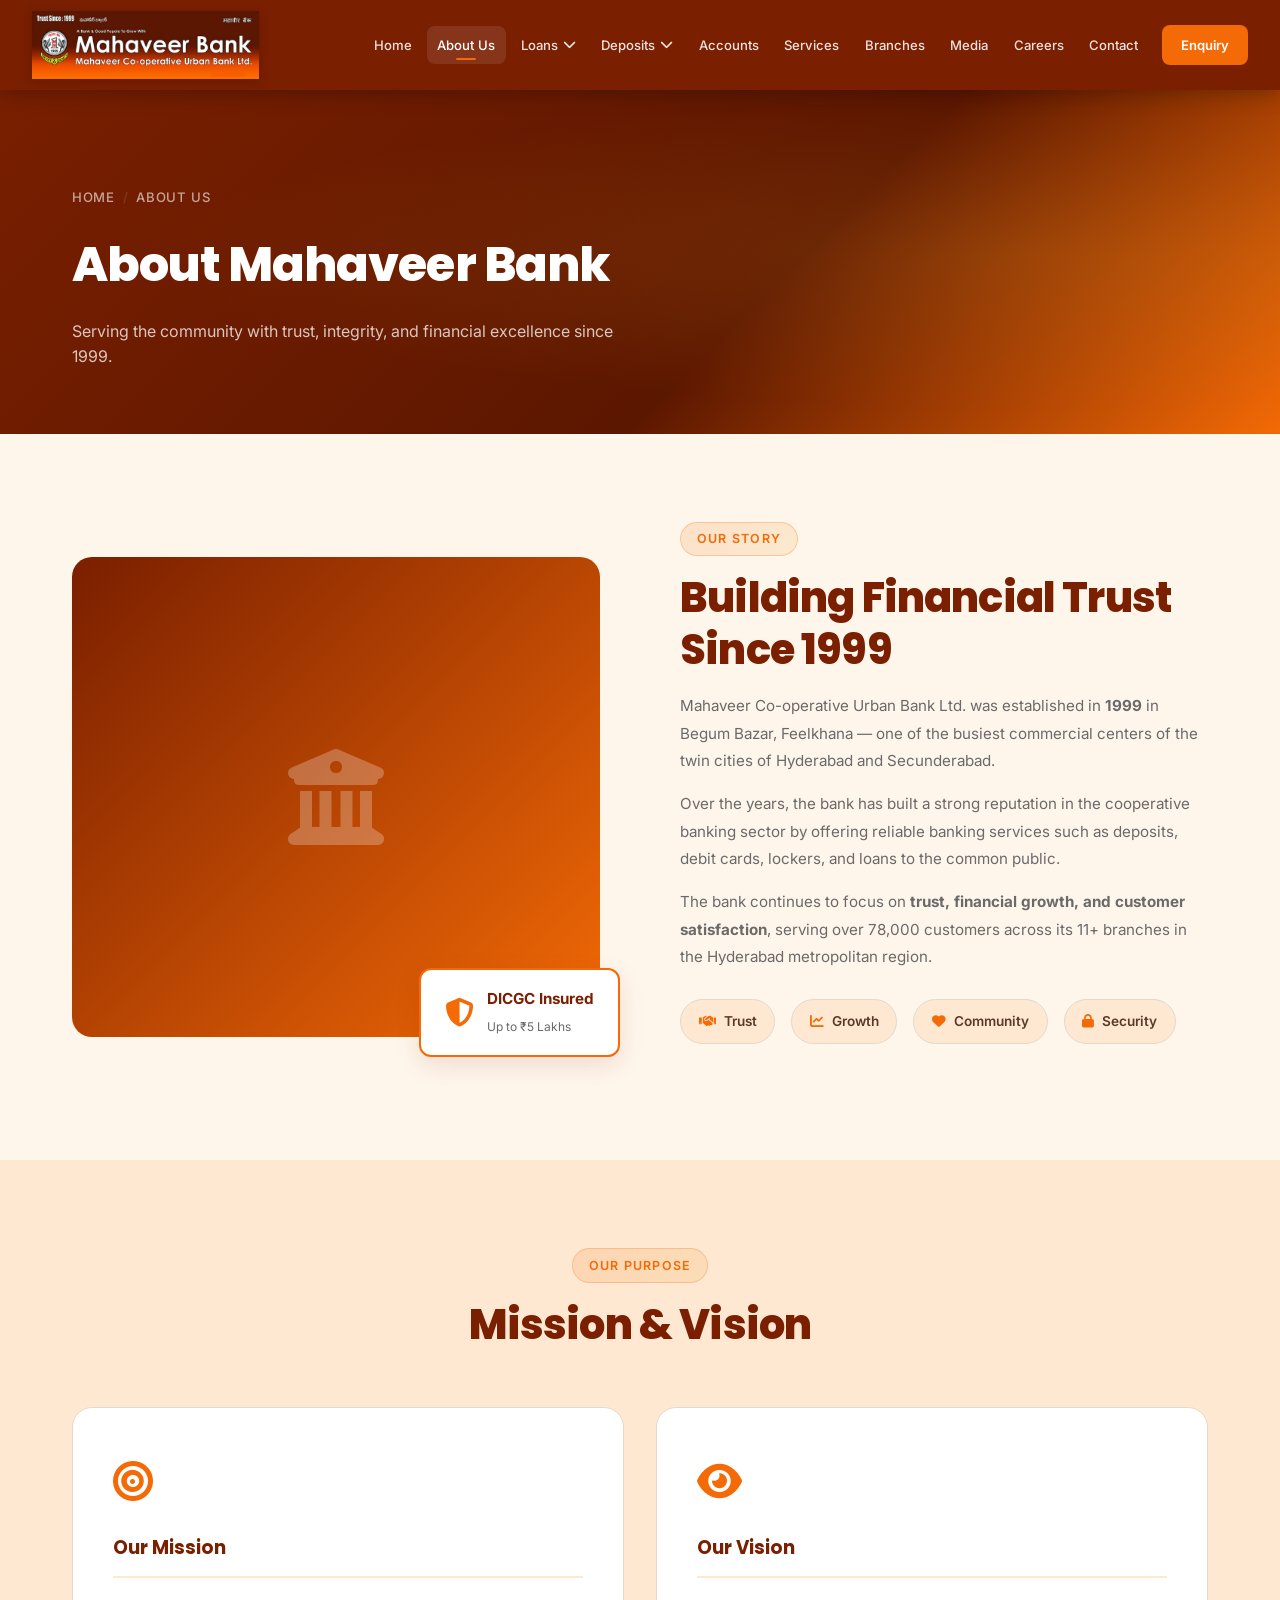
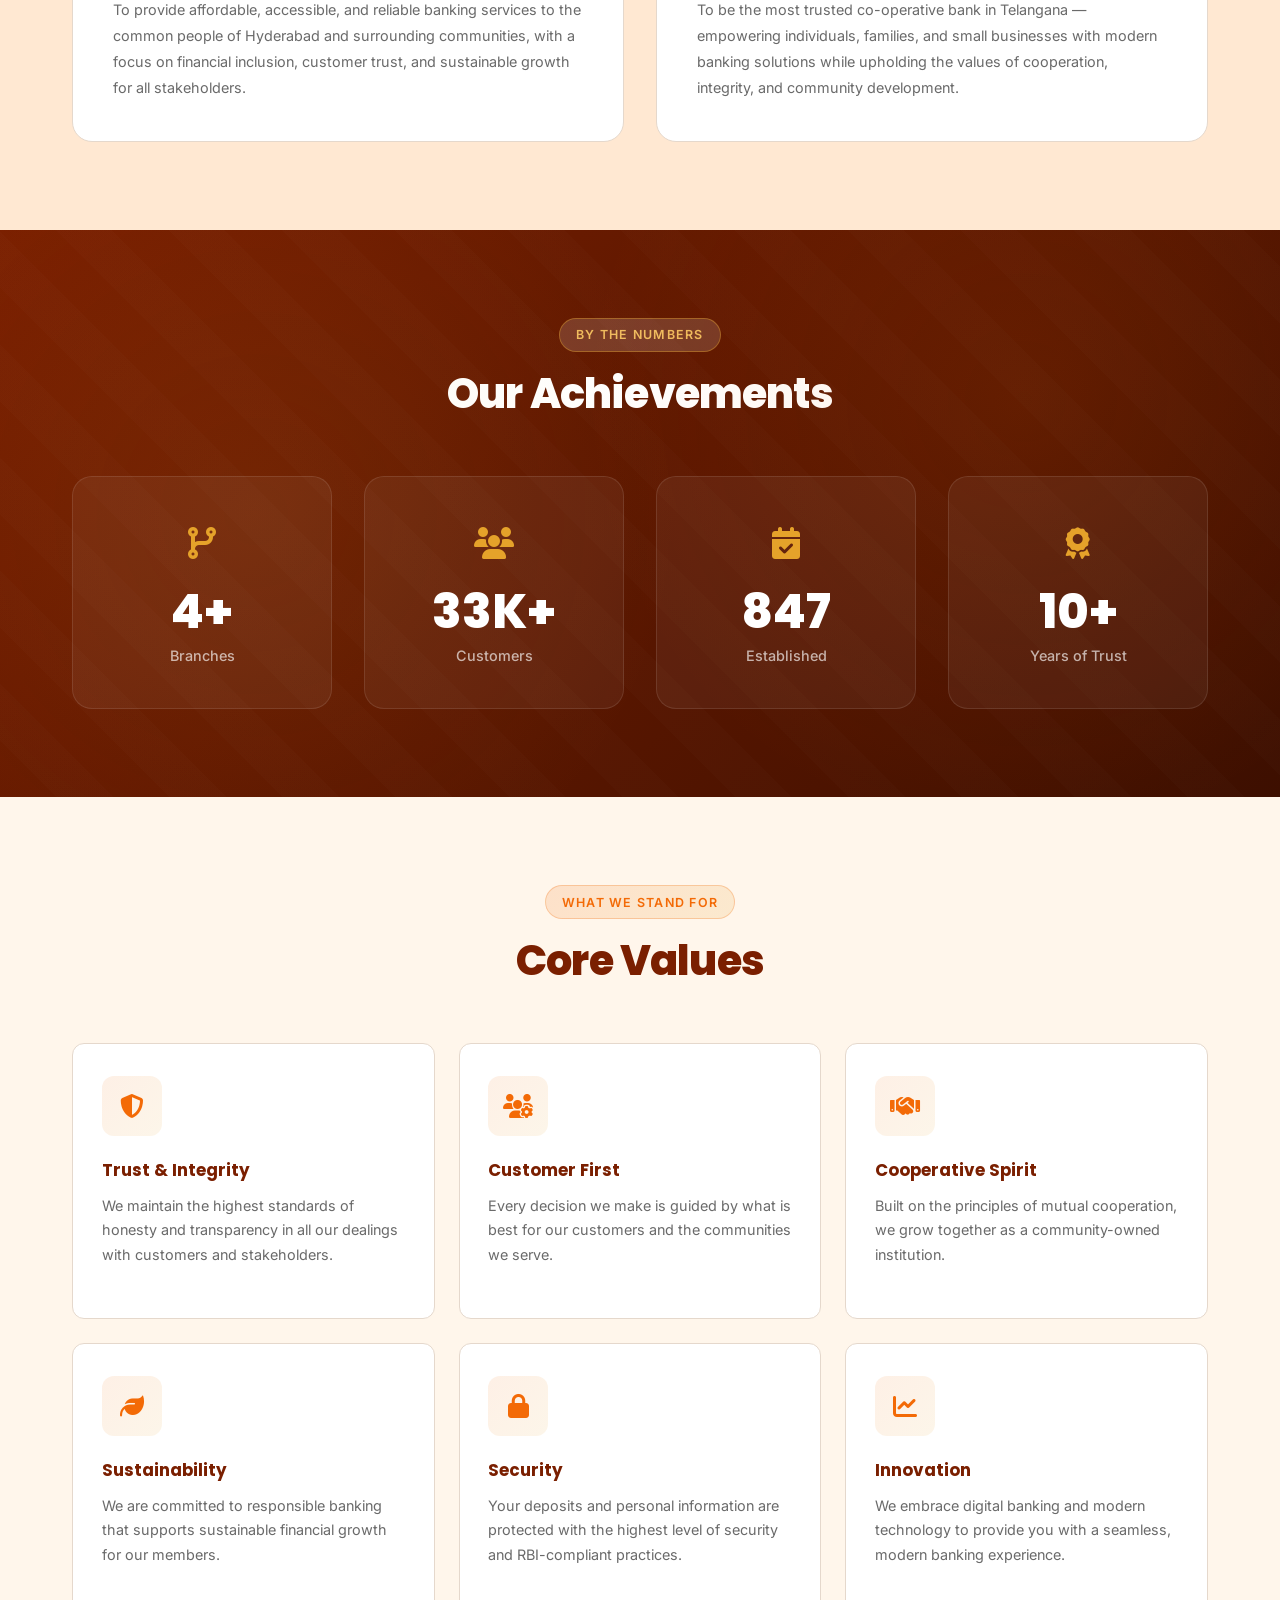
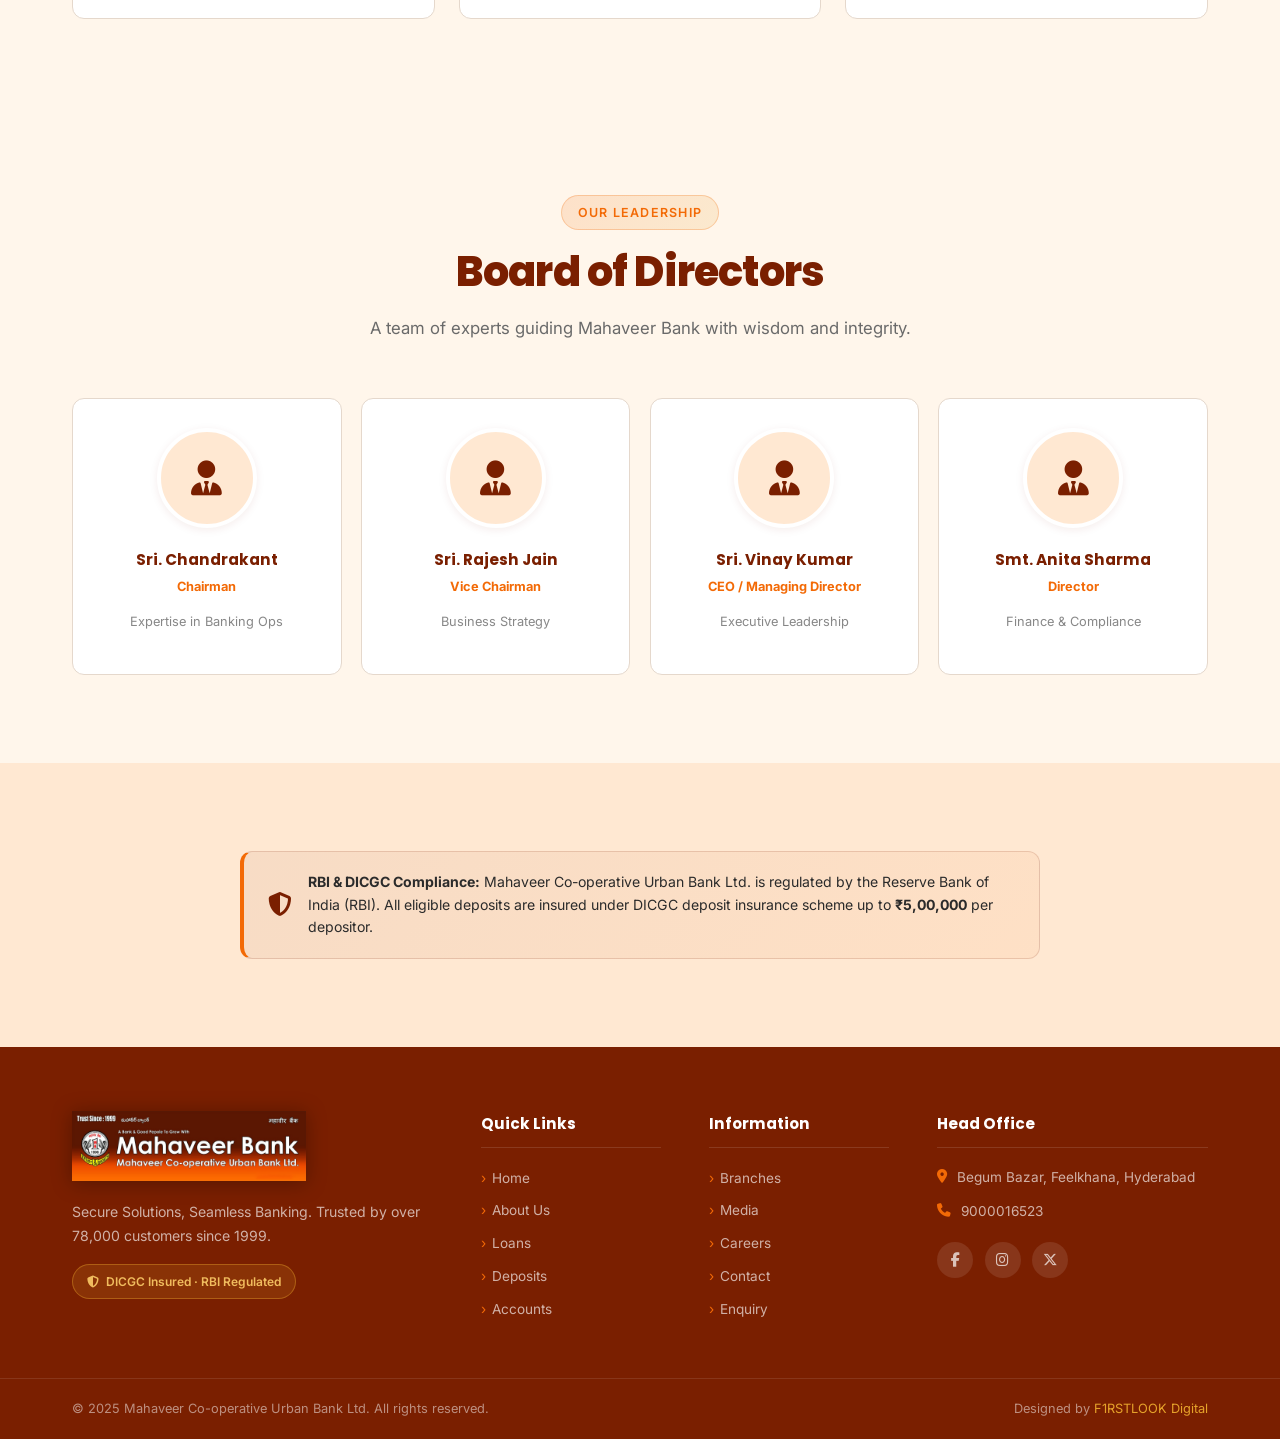
==== about.html @ 7a6856bb "first commit" ====
<!DOCTYPE html>
<html lang="en">
<head>
  <meta charset="UTF-8" />
  <meta name="viewport" content="width=device-width, initial-scale=1.0" />
  <meta name="description" content="About Mahaveer Co-operative Urban Bank Ltd. – Established in 1999 in Hyderabad. Trusted cooperative bank serving 78,000+ customers." />
  <title>About Us | Mahaveer Co-operative Urban Bank Ltd.</title>
  <link rel="stylesheet" href="css/style.css" />
  <link rel="stylesheet" href="css/pages.css" />
  <link href="https://fonts.googleapis.com/css2?family=Poppins:wght@300;400;500;600;700;800&family=Inter:wght@300;400;500;600&display=swap" rel="stylesheet" />
  <link rel="stylesheet" href="https://cdnjs.cloudflare.com/ajax/libs/font-awesome/6.5.0/css/all.min.css" />
</head>
<body>
  <!-- NAVBAR -->
  <header class="navbar" id="navbar">
    <div class="nav-container">
      <a href="index.html" class="nav-logo" id="navLogo">
        <img src="assets/logo-new.png" alt="Mahaveer Co-operative Urban Bank Ltd." class="nav-logo-img" />
      </a>
      <nav class="nav-menu" id="navMenu">
        <a href="index.html" class="nav-link">Home</a>
        <a href="about.html" class="nav-link active">About Us</a>
        <div class="nav-dropdown"><a href="loans.html" class="nav-link dropdown-trigger">Loans <i class="fas fa-chevron-down"></i></a><div class="dropdown-menu"><a href="loans.html#gold-loan">Gold Loan</a><a href="loans.html#business-loan">Business Loan</a><a href="loans.html#housing-loan">Housing Loan</a><a href="loans.html#education-loan">Education Loan</a><a href="loans.html#vehicle-loan">Vehicle Loan</a></div></div>
        <div class="nav-dropdown"><a href="deposits.html" class="nav-link dropdown-trigger">Deposits <i class="fas fa-chevron-down"></i></a><div class="dropdown-menu"><a href="deposits.html#term-deposits">Term Deposits</a><a href="deposits.html#fixed-deposits">Fixed Deposits</a></div></div>
        <a href="accounts.html" class="nav-link">Accounts</a>
        <a href="services.html" class="nav-link">Services</a>
        <a href="branches.html" class="nav-link">Branches</a>
        <a href="media.html" class="nav-link">Media</a>
        <a href="careers.html" class="nav-link">Careers</a>
        <a href="contact.html" class="nav-link">Contact</a>
        <a href="enquiry.html" class="nav-btn-cta">Enquiry</a>
      </nav>
      <button class="hamburger" id="hamburger"><span></span><span></span><span></span></button>
    </div>
  </header>

  <!-- PAGE HERO -->
  <section class="page-hero">
    <div class="container">
      <div class="breadcrumb">
        <a href="index.html">Home</a><span class="sep">/</span><span>About Us</span>
      </div>
      <h1>About Mahaveer Bank</h1>
      <p>Serving the community with trust, integrity, and financial excellence since 1999.</p>
    </div>
  </section>

  <!-- ABOUT STORY -->
  <section class="section" id="about-story">
    <div class="container">
      <div class="about-layout">
        <div class="about-image-wrap" data-aos="fade-right">
          <div style="width:100%;height:480px;background:linear-gradient(135deg,var(--maroon),var(--orange));border-radius:20px;display:flex;align-items:center;justify-content:center;font-size:6rem;color:rgba(255,255,255,0.25);">
            <i class="fas fa-university"></i>
          </div>
          <div class="about-badge-float">
            <i class="fas fa-shield-halved"></i>
            <div><strong>DICGC Insured</strong><span>Up to ₹5 Lakhs</span></div>
          </div>
        </div>
        <div class="about-content" data-aos="fade-left">
          <span class="section-tag">Our Story</span>
          <h2 class="section-title left">Building Financial Trust Since 1999</h2>
          <p>Mahaveer Co-operative Urban Bank Ltd. was established in <strong>1999</strong> in Begum Bazar, Feelkhana — one of the busiest commercial centers of the twin cities of Hyderabad and Secunderabad.</p>
          <p>Over the years, the bank has built a strong reputation in the cooperative banking sector by offering reliable banking services such as deposits, debit cards, lockers, and loans to the common public.</p>
          <p>The bank continues to focus on <strong>trust, financial growth, and customer satisfaction</strong>, serving over 78,000 customers across its 11+ branches in the Hyderabad metropolitan region.</p>
          <div class="about-pillars">
            <div class="pillar"><i class="fas fa-handshake"></i><span>Trust</span></div>
            <div class="pillar"><i class="fas fa-chart-line"></i><span>Growth</span></div>
            <div class="pillar"><i class="fas fa-heart"></i><span>Community</span></div>
            <div class="pillar"><i class="fas fa-lock"></i><span>Security</span></div>
          </div>
        </div>
      </div>
    </div>
  </section>

  <!-- MISSION VISION -->
  <section class="section section-alt">
    <div class="container">
      <div class="section-header">
        <span class="section-tag">Our Purpose</span>
        <h2 class="section-title">Mission & Vision</h2>
      </div>
      <div style="display:grid;grid-template-columns:1fr 1fr;gap:2rem;" class="mv-grid">
        <div class="inner-card" data-aos="fade-right">
          <div style="font-size:2.5rem;color:var(--orange);margin-bottom:1rem;"><i class="fas fa-bullseye"></i></div>
          <h3>Our Mission</h3>
          <p>To provide affordable, accessible, and reliable banking services to the common people of Hyderabad and surrounding communities, with a focus on financial inclusion, customer trust, and sustainable growth for all stakeholders.</p>
        </div>
        <div class="inner-card" data-aos="fade-left">
          <div style="font-size:2.5rem;color:var(--orange);margin-bottom:1rem;"><i class="fas fa-eye"></i></div>
          <h3>Our Vision</h3>
          <p>To be the most trusted co-operative bank in Telangana — empowering individuals, families, and small businesses with modern banking solutions while upholding the values of cooperation, integrity, and community development.</p>
        </div>
      </div>
    </div>
  </section>

  <!-- STATISTICS -->
  <section class="section stats-section" id="stats">
    <div class="stats-bg-pattern"></div>
    <div class="container">
      <div class="section-header">
        <span class="section-tag light">By the Numbers</span>
        <h2 class="section-title light">Our Achievements</h2>
      </div>
      <div class="stats-grid">
        <div class="stat-item" data-aos="zoom-in"><div class="stat-icon"><i class="fas fa-code-branch"></i></div><div class="stat-number" data-target="11" data-suffix="+">0</div><div class="stat-label">Branches</div></div>
        <div class="stat-item" data-aos="zoom-in" data-delay="200"><div class="stat-icon"><i class="fas fa-users"></i></div><div class="stat-number" data-target="78000" data-suffix="+">0</div><div class="stat-label">Customers</div></div>
        <div class="stat-item" data-aos="zoom-in" data-delay="400"><div class="stat-icon"><i class="fas fa-calendar-check"></i></div><div class="stat-number" data-target="1999" data-suffix="">0</div><div class="stat-label">Established</div></div>
        <div class="stat-item" data-aos="zoom-in" data-delay="600"><div class="stat-icon"><i class="fas fa-award"></i></div><div class="stat-number" data-target="25" data-suffix="+">0</div><div class="stat-label">Years of Trust</div></div>
      </div>
    </div>
  </section>

  <!-- VALUES -->
  <section class="section">
    <div class="container">
      <div class="section-header">
        <span class="section-tag">What We Stand For</span>
        <h2 class="section-title">Core Values</h2>
      </div>
      <div class="services-grid">
        <div class="service-card" data-aos="fade-up"><div class="service-icon"><i class="fas fa-shield-halved"></i></div><h3>Trust & Integrity</h3><p>We maintain the highest standards of honesty and transparency in all our dealings with customers and stakeholders.</p></div>
        <div class="service-card" data-aos="fade-up" data-delay="150"><div class="service-icon"><i class="fas fa-users-gear"></i></div><h3>Customer First</h3><p>Every decision we make is guided by what is best for our customers and the communities we serve.</p></div>
        <div class="service-card" data-aos="fade-up" data-delay="300"><div class="service-icon"><i class="fas fa-handshake"></i></div><h3>Cooperative Spirit</h3><p>Built on the principles of mutual cooperation, we grow together as a community-owned institution.</p></div>
        <div class="service-card" data-aos="fade-up" data-delay="450"><div class="service-icon"><i class="fas fa-leaf"></i></div><h3>Sustainability</h3><p>We are committed to responsible banking that supports sustainable financial growth for our members.</p></div>
        <div class="service-card" data-aos="fade-up" data-delay="600"><div class="service-icon"><i class="fas fa-lock"></i></div><h3>Security</h3><p>Your deposits and personal information are protected with the highest level of security and RBI-compliant practices.</p></div>
        <div class="service-card" data-aos="fade-up" data-delay="750"><div class="service-icon"><i class="fas fa-chart-line"></i></div><h3>Innovation</h3><p>We embrace digital banking and modern technology to provide you with a seamless, modern banking experience.</p></div>
      </div>
    </div>
  </section>

  <!-- LEADERSHIP SECTION -->
  <section class="section">
    <div class="container">
      <div class="section-header">
        <span class="section-tag">Our Leadership</span>
        <h2 class="section-title">Board of Directors</h2>
        <p class="section-subtitle">A team of experts guiding Mahaveer Bank with wisdom and integrity.</p>
      </div>
      <div class="branches-grid" id="leadership-grid">
        <div class="branch-card leadership-card" data-aos="fade-up">
          <div class="leader-img-placeholder"><i class="fas fa-user-tie"></i></div>
          <h4 style="margin-bottom:0.2rem;">Sri. Chandrakant</h4>
          <p style="font-weight:700;color:var(--orange);">Chairman</p>
          <p style="font-size:0.8rem;opacity:0.8;">Expertise in Banking Ops</p>
        </div>
        <div class="branch-card leadership-card" data-aos="fade-up" data-delay="100">
          <div class="leader-img-placeholder"><i class="fas fa-user-tie"></i></div>
          <h4 style="margin-bottom:0.2rem;">Sri. Rajesh Jain</h4>
          <p style="font-weight:700;color:var(--orange);">Vice Chairman</p>
          <p style="font-size:0.8rem;opacity:0.8;">Business Strategy</p>
        </div>
        <div class="branch-card leadership-card" data-aos="fade-up" data-delay="200">
          <div class="leader-img-placeholder"><i class="fas fa-user-tie"></i></div>
          <h4 style="margin-bottom:0.2rem;">Sri. Vinay Kumar</h4>
          <p style="font-weight:700;color:var(--orange);">CEO / Managing Director</p>
          <p style="font-size:0.8rem;opacity:0.8;">Executive Leadership</p>
        </div>
        <div class="branch-card leadership-card" data-aos="fade-up" data-delay="300">
          <div class="leader-img-placeholder"><i class="fas fa-user-tie"></i></div>
          <h4 style="margin-bottom:0.2rem;">Smt. Anita Sharma</h4>
          <p style="font-weight:700;color:var(--orange);">Director</p>
          <p style="font-size:0.8rem;opacity:0.8;">Finance & Compliance</p>
        </div>
      </div>
    </div>
  </section>

  <!-- RBI / DICGC COMPLIANCE -->
  <section class="section section-alt">
    <div class="container">
      <div class="rbi-notice" style="max-width:800px;margin:0 auto;" data-aos="fade-up">
        <div class="rbi-icon"><i class="fas fa-shield-halved"></i></div>
        <div class="rbi-text">
          <strong>RBI & DICGC Compliance:</strong>
          Mahaveer Co-operative Urban Bank Ltd. is regulated by the Reserve Bank of India (RBI). All eligible deposits are insured under DICGC deposit insurance scheme up to <strong>₹5,00,000</strong> per depositor.
        </div>
      </div>
    </div>
  </section>

  <!-- FOOTER -->
  <footer class="footer">
    <div class="footer-top"><div class="container"><div class="footer-grid">
      <div class="footer-brand">
        <a href="index.html" class="footer-logo">
          <img src="assets/logo-new.png" alt="Mahaveer Bank" class="footer-logo-img" />
        </a>
        <p>Secure Solutions, Seamless Banking. Trusted by over 78,000 customers since 1999.</p>
        <div class="rbi-tag"><i class="fas fa-shield-halved"></i> DICGC Insured · RBI Regulated</div>
      </div>
      <div class="footer-links"><h4>Quick Links</h4><ul><li><a href="index.html">Home</a></li><li><a href="about.html">About Us</a></li><li><a href="loans.html">Loans</a></li><li><a href="deposits.html">Deposits</a></li><li><a href="accounts.html">Accounts</a></li></ul></div>
      <div class="footer-links"><h4>Information</h4><ul><li><a href="branches.html">Branches</a></li><li><a href="media.html">Media</a></li><li><a href="careers.html">Careers</a></li><li><a href="contact.html">Contact</a></li><li><a href="enquiry.html">Enquiry</a></li></ul></div>
      <div class="footer-contact"><h4>Head Office</h4><p><i class="fas fa-map-marker-alt"></i> Begum Bazar, Feelkhana, Hyderabad</p><p><i class="fas fa-phone"></i><a href="tel:9000016523">9000016523</a></p><div class="footer-social"><a href="#"><i class="fab fa-facebook-f"></i></a><a href="#"><i class="fab fa-instagram"></i></a><a href="#"><i class="fab fa-x-twitter"></i></a></div></div>
    </div></div></div>
    <div class="footer-bottom"><div class="container"><p>© 2025 Mahaveer Co-operative Urban Bank Ltd. All rights reserved.</p><p>Designed by <a href="#" style="color:#E5A22A;">F1RSTLOOK Digital</a></p></div></div>
  </footer>
  <button class="scroll-top" id="scrollTop"><i class="fas fa-chevron-up"></i></button>
  <script src="js/main.js"></script>
</body>
</html>
---- css/style.css ----
/* ================================================================
   MAHAVEER CO-OPERATIVE URBAN BANK LTD.
   Main Stylesheet
   Brand Colors: Maroon #7A1F00 · Orange #F36A06 · Gold #E5A22A
   Background: Cream #FFF6EB
   ================================================================ */

/* ---- CSS VARIABLES ---- */
:root {
  --maroon: #7A1F00;
  --maroon-dark: #5c1700;
  --maroon-light: #9c2a00;
  --orange: #F36A06;
  --orange-hover: #D95700;
  --orange-light: #ff8533;
  --gold: #E5A22A;
  --gold-light: #f0bc5e;
  --coffee: #5A3A2A;
  --cream: #FFF6EB;
  --cream-alt: #FFE8D2;
  --cream-dark: #f5dfc5;
  --text-primary: #2B2B2B;
  --text-secondary: #6A6A6A;
  --divider: #E5D8CC;
  --white: #ffffff;
  --shadow-sm: 0 2px 8px rgba(122, 31, 0, 0.08);
  --shadow-md: 0 8px 24px rgba(122, 31, 0, 0.12);
  --shadow-lg: 0 16px 48px rgba(122, 31, 0, 0.18);
  --radius-sm: 8px;
  --radius-md: 12px;
  --radius-lg: 20px;
  --radius-xl: 32px;
  --transition: all 0.35s cubic-bezier(0.4, 0, 0.2, 1);
  --font-head: 'Poppins', sans-serif;
  --font-body: 'Inter', sans-serif;
}

/* ---- RESET ---- */
*, *::before, *::after { box-sizing: border-box; margin: 0; padding: 0; }
html { scroll-behavior: smooth; font-size: 16px; }
body {
  font-family: var(--font-body);
  background-color: var(--cream);
  color: var(--text-primary);
  line-height: 1.7;
  overflow-x: hidden;
}
a { text-decoration: none; color: inherit; transition: var(--transition); }
ul { list-style: none; }
img { max-width: 100%; height: auto; display: block; }
button { cursor: pointer; border: none; background: none; font-family: var(--font-body); }

/* ---- SCROLLBAR ---- */
::-webkit-scrollbar { width: 7px; }
::-webkit-scrollbar-track { background: var(--cream); }
::-webkit-scrollbar-thumb { background: var(--maroon); border-radius: 4px; }

/* ================================================================
   NAVBAR
   ================================================================ */
.navbar {
  position: fixed;
  top: 0; left: 0; right: 0;
  z-index: 1000;
  background: var(--maroon);
  padding: 0;
  transition: var(--transition);
  box-shadow: 0 2px 20px rgba(0,0,0,0.3);
}
.navbar.scrolled {
  background: rgba(122, 31, 0, 0.97);
  backdrop-filter: blur(12px);
  box-shadow: 0 4px 30px rgba(0,0,0,0.4);
}
.nav-container {
  max-width: 1400px;
  margin: 0 auto;
  padding: 0 2rem;
  display: flex;
  align-items: center;
  justify-content: space-between;
  height: 90px;
  gap: 1.5rem;
}
/* Logo Styles */
.nav-logo {
  display: flex;
  align-items: center;
  transition: all 0.4s ease;
  flex-shrink: 0;
  padding: 0;
}

.nav-logo-img {
  height: 68px; /* Prominent but balanced */
  width: auto;
  display: block;
  transition: all 0.4s ease;
  filter: drop-shadow(0 2px 5px rgba(0,0,0,0.2));
}

.navbar.scrolled .nav-container {
  height: 74px;
}

.navbar.scrolled .nav-logo-img {
  height: 54px;
}

.footer-logo {
  display: inline-block;
  margin-bottom: 1.5rem;
  transition: all 0.3s ease;
}

.footer-logo-img {
  height: 70px;
  width: auto;
  display: block;
  filter: drop-shadow(0 2px 10px rgba(0,0,0,0.3));
}

.nav-menu {
  display: flex;
  align-items: center;
  gap: 0.3rem;
  flex: 1;
  justify-content: flex-end;
}
.nav-link {
  color: rgba(255,255,255,0.88);
  font-size: 0.82rem;
  font-weight: 500;
  padding: 0.5rem 0.65rem;
  border-radius: var(--radius-sm);
  position: relative;
  white-space: nowrap;
  transition: var(--transition);
  display: flex; align-items: center; gap: 0.3rem;
}
.nav-link:hover, .nav-link.active {
  color: var(--white);
  background: rgba(255,255,255,0.1);
}
.nav-link.active::after {
  content: '';
  position: absolute;
  bottom: 4px; left: 50%; transform: translateX(-50%);
  width: 20px; height: 2px;
  background: var(--orange);
  border-radius: 2px;
}
.nav-btn-cta {
  background: var(--orange);
  color: var(--white) !important;
  padding: 0.55rem 1.2rem;
  border-radius: var(--radius-sm);
  font-size: 0.82rem;
  font-weight: 600;
  margin-left: 0.5rem;
  transition: var(--transition);
  flex-shrink: 0;
}
.nav-btn-cta:hover { background: var(--orange-hover); transform: translateY(-1px); box-shadow: 0 4px 14px rgba(243,106,6,0.4); }

/* Dropdown */
.nav-dropdown { position: relative; }
.nav-dropdown:hover .dropdown-menu { opacity: 1; visibility: visible; transform: translateY(0); }
.dropdown-menu {
  position: absolute;
  top: calc(100% + 8px); left: 0;
  background: var(--white);
  border-radius: var(--radius-md);
  padding: 0.5rem;
  min-width: 200px;
  box-shadow: var(--shadow-lg);
  opacity: 0; visibility: hidden;
  transform: translateY(-10px);
  transition: var(--transition);
  border: 1px solid var(--divider);
  z-index: 100;
}
.dropdown-menu a {
  display: block;
  padding: 0.6rem 1rem;
  color: var(--text-primary);
  font-size: 0.85rem;
  border-radius: var(--radius-sm);
  transition: var(--transition);
}
.dropdown-menu a:hover { background: var(--cream-alt); color: var(--maroon); font-weight: 500; }

/* Hamburger */
.hamburger { display: none; flex-direction: column; gap: 5px; padding: 5px; }
.hamburger span { display: block; width: 24px; height: 2px; background: var(--white); border-radius: 2px; transition: var(--transition); }
.hamburger.active span:nth-child(1) { transform: translateY(7px) rotate(45deg); }
.hamburger.active span:nth-child(2) { opacity: 0; }
.hamburger.active span:nth-child(3) { transform: translateY(-7px) rotate(-45deg); }

/* ================================================================
   HERO SWIPER SLIDER
   ================================================================ */
.hero-swiper-container {
  height: 100vh;
  width: 100%;
  position: relative;
  overflow: hidden;
  background: var(--maroon);
}

.heroSwiper {
  width: 100%;
  height: 100%;
}

.hero-slide {
  position: relative;
  overflow: hidden;
  display: flex;
  align-items: center;
}

.slide-bg {
  position: absolute;
  top: 0; left: 0;
  width: 100%; height: 100%;
  background-size: cover;
  background-position: center;
  transform: scale(1.1);
  transition: transform 8s ease-out;
}

.swiper-slide-active .slide-bg {
  transform: scale(1);
}

.slide-overlay {
  position: absolute;
  top: 0; left: 0;
  width: 100%; height: 100%;
  background: linear-gradient(90deg, 
    rgba(0,0,0,0.85) 0%, 
    rgba(122, 31, 0, 0.45) 50%, 
    rgba(0,0,0,0.1) 100%);
  z-index: 1;
}

.slide-container {
  position: relative;
  z-index: 2;
  height: 100%;
  display: flex;
  align-items: center;
  max-width: 1400px;
  margin: 0 auto;
  padding: 0 2rem;
}

.slide-content {
  max-width: 850px;
  color: var(--white);
  padding: 2rem 0;
  opacity: 0;
  transform: translateY(40px);
  transition: all 1.2s cubic-bezier(0.23, 1, 0.32, 1) 0.4s;
}

.swiper-slide-active .slide-content {
  opacity: 1;
  transform: translateY(0);
}

.hero-eyebrow {
  display: inline-flex;
  align-items: center;
  gap: 0.8rem;
  background: rgba(243, 106, 6, 0.2);
  border: 1px solid rgba(243, 106, 6, 0.4);
  padding: 0.6rem 1.4rem;
  border-radius: 50px;
  color: var(--orange);
  font-size: 0.82rem;
  font-weight: 700;
  margin-bottom: 2rem;
  text-transform: uppercase;
  letter-spacing: 0.15em;
  backdrop-filter: blur(10px);
}

.hero-dot {
  width: 8px; height: 8px;
  background: var(--orange);
  border-radius: 50%;
  box-shadow: 0 0 10px var(--orange);
  animation: pulseLogo 2s infinite;
}

@keyframes pulseLogo {
  0% { transform: scale(1); box-shadow: 0 0 0 0 rgba(243,106,6,0.7); }
  70% { transform: scale(1.1); box-shadow: 0 0 0 10px rgba(243,106,6,0); }
  100% { transform: scale(1); box-shadow: 0 0 0 0 rgba(243,106,6,0); }
}

.hero-heading {
  font-family: var(--font-head);
  font-size: clamp(2.8rem, 6.5vw, 5.5rem);
  font-weight: 800;
  line-height: 1.05;
  margin-bottom: 2rem;
  letter-spacing: -0.04em;
}

.hero-highlight {
  color: var(--gold);
  background: linear-gradient(120deg, var(--gold) 0%, #fff 50%, var(--gold) 100%);
  -webkit-background-clip: text;
  background-clip: text;
  -webkit-text-fill-color: transparent;
  background-size: 200% auto;
  animation: shimmer 4s linear infinite;
  display: inline-block;
}

@keyframes shimmer {
  0% { background-position: -200% center; }
  100% { background-position: 200% center; }
}

.hero-intro {
  font-size: 1.25rem;
  color: rgba(255, 255, 255, 0.8);
  max-width: 650px;
  margin-bottom: 3.5rem;
  line-height: 1.8;
  font-weight: 400;
}

.hero-cta {
  display: flex;
  gap: 1.5rem;
  flex-wrap: wrap;
}

/* Swiper Pagination */
.heroSwiper .swiper-pagination-bullets {
  bottom: 2.5rem !important;
}

.heroSwiper .swiper-pagination-bullet {
  width: 10px; height: 10px;
  background: var(--white);
  opacity: 0.4;
  margin: 0 6px !important;
}

.heroSwiper .swiper-pagination-bullet-active {
  opacity: 1;
  background: var(--orange);
  width: 32px;
  border-radius: 5px;
}

/* Swiper Buttons */
.heroSwiper .swiper-button-next,
.heroSwiper .swiper-button-prev {
  color: var(--white);
  width: 55px; height: 55px;
  background: rgba(255,255,255,0.08);
  border-radius: 50%;
  backdrop-filter: blur(8px);
  transition: all 0.4s ease;
  border: 1.5px solid rgba(255,255,255,0.15);
}

.heroSwiper .swiper-button-next::after,
.heroSwiper .swiper-button-prev::after {
  font-size: 1.2rem;
  font-weight: 900;
}

.heroSwiper .swiper-button-next:hover,
.heroSwiper .swiper-button-prev:hover {
  background: var(--orange);
  border-color: var(--orange);
  transform: scale(1.1);
  box-shadow: 0 0 20px rgba(243, 106, 6, 0.3);
}

.hero-scroll-indicator {
  position: absolute;
  bottom: 2.5rem;
  right: 5%;
  display: flex;
  flex-direction: column;
  align-items: center;
  gap: 0.8rem;
  color: var(--white);
  opacity: 0.5;
  z-index: 10;
}

.scroll-dot {
  width: 2px; height: 45px;
  background: rgba(255,255,255,0.2);
  position: relative;
  overflow: hidden;
}

.scroll-dot::after {
  content: '';
  position: absolute;
  top: 0; left: 0;
  width: 100%; height: 100%;
  background: var(--orange);
  animation: scrollLine 2.5s ease-in-out infinite;
}

@keyframes scrollLine {
  0% { transform: translateY(-100%); }
  100% { transform: translateY(100%); }
}

.hero-scroll-indicator span {
  font-size: 0.72rem;
  text-transform: uppercase;
  letter-spacing: 0.3em;
  writing-mode: vertical-rl;
}

/* ================================================================
   BUTTONS
   ================================================================ */
.btn {
  display: inline-flex;
  align-items: center;
  gap: 0.5rem;
  padding: 0.85rem 1.8rem;
  border-radius: var(--radius-sm);
  font-family: var(--font-head);
  font-size: 0.9rem;
  font-weight: 600;
  transition: var(--transition);
  cursor: pointer;
  border: 2px solid transparent;
  white-space: nowrap;
}
.btn-primary {
  background: var(--orange);
  color: var(--white);
  border-color: var(--orange);
}
.btn-primary:hover {
  background: var(--orange-hover);
  border-color: var(--orange-hover);
  transform: translateY(-2px);
  box-shadow: 0 8px 24px rgba(243,106,6,0.4);
}
.btn-secondary {
  background: rgba(255,255,255,0.15);
  color: var(--white);
  border-color: rgba(255,255,255,0.4);
  backdrop-filter: blur(8px);
}
.btn-secondary:hover {
  background: rgba(255,255,255,0.25);
  transform: translateY(-2px);
}
.btn-outline {
  background: transparent;
  color: var(--white);
  border-color: rgba(255,255,255,0.5);
}
.btn-outline:hover {
  background: rgba(255,255,255,0.1);
  border-color: var(--white);
  transform: translateY(-2px);
}
.btn.full-width { width: 100%; justify-content: center; }
.btn-maroon {
  background: var(--maroon);
  color: var(--white);
  border-color: var(--maroon);
}
.btn-maroon:hover {
  background: var(--maroon-dark);
  transform: translateY(-2px);
  box-shadow: 0 8px 24px rgba(122,31,0,0.35);
}

/* ================================================================
   SECTIONS
   ================================================================ */
.section {
  padding: 5.5rem 0;
  position: relative;
}
.section-alt { background: var(--cream-alt); }
.container {
  max-width: 1200px;
  margin: 0 auto;
  padding: 0 2rem;
}
.section-header {
  text-align: center;
  margin-bottom: 3.5rem;
}
.section-tag {
  display: inline-block;
  background: linear-gradient(135deg, rgba(243,106,6,0.15), rgba(229,162,42,0.15));
  color: var(--orange);
  border: 1px solid rgba(243,106,6,0.25);
  padding: 0.35rem 1rem;
  border-radius: 50px;
  font-size: 0.78rem;
  font-weight: 600;
  text-transform: uppercase;
  letter-spacing: 0.1em;
  margin-bottom: 1rem;
}
.section-tag.light {
  background: rgba(255,255,255,0.15);
  color: var(--gold-light);
  border-color: rgba(229,162,42,0.4);
}
.section-title {
  font-family: var(--font-head);
  font-size: clamp(1.7rem, 3.5vw, 2.6rem);
  font-weight: 800;
  color: var(--maroon);
  line-height: 1.25;
  letter-spacing: -0.02em;
  margin-bottom: 1rem;
}
.section-title.light { color: var(--white); }
.section-title.left { text-align: left; }
.section-subtitle {
  font-size: 1.05rem;
  color: var(--text-secondary);
  max-width: 600px;
  margin: 0 auto;
}

/* ================================================================
   PAGE HERO (INNER PAGES)
   ================================================================ */
.page-hero {
  background: linear-gradient(135deg, var(--maroon) 0%, #5c1700 100%);
  padding: 8rem 0 5rem;
  color: var(--white);
  position: relative;
  overflow: hidden;
}

.page-hero::before {
  content: '';
  position: absolute; inset: 0;
  background-image: radial-gradient(circle at 80% 20%, rgba(243,106,6,0.15) 0%, transparent 50%);
  z-index: 1;
}

.page-hero .container { position: relative; z-index: 2; }

.page-hero h1 {
  font-family: var(--font-head);
  font-size: clamp(2rem, 4vw, 3.2rem);
  font-weight: 800;
  margin-bottom: 1rem;
  letter-spacing: -0.02em;
}

.page-hero p {
  font-size: 1.1rem;
  color: rgba(255,255,255,0.75);
  max-width: 600px;
  line-height: 1.6;
}

.breadcrumb {
  display: flex;
  align-items: center;
  gap: 0.6rem;
  font-size: 0.82rem;
  font-weight: 500;
  color: rgba(255,255,255,0.5);
  margin-bottom: 2rem;
  text-transform: uppercase;
  letter-spacing: 0.05em;
}

.breadcrumb a { color: var(--gold); }
.breadcrumb a:hover { color: var(--white); }
.breadcrumb .sep { opacity: 0.4; }
.text-center { text-align: center; }

/* ================================================================
   KEY BANKING SERVICES
   ================================================================ */
.services-grid {
  display: grid;
  grid-template-columns: repeat(3, 1fr);
  gap: 1.5rem;
}
.service-card {
  background: var(--white);
  padding: 2rem 1.8rem;
  border-radius: var(--radius-md);
  border: 1px solid var(--divider);
  transition: var(--transition);
  position: relative;
  overflow: hidden;
}
.service-card::before {
  content: '';
  position: absolute;
  top: 0; left: 0;
  width: 4px; height: 0;
  background: linear-gradient(180deg, var(--orange), var(--gold));
  transition: var(--transition);
}
.service-card:hover::before { height: 100%; }
.service-card:hover {
  transform: translateY(-6px);
  box-shadow: var(--shadow-lg);
  border-color: transparent;
}
.service-icon {
  width: 60px; height: 60px;
  background: linear-gradient(135deg, rgba(243,106,6,0.1), rgba(229,162,42,0.1));
  border-radius: var(--radius-md);
  display: flex; align-items: center; justify-content: center;
  font-size: 1.5rem;
  color: var(--orange);
  margin-bottom: 1.2rem;
  transition: var(--transition);
}
.service-card:hover .service-icon {
  background: linear-gradient(135deg, var(--orange), var(--gold));
  color: var(--white);
  transform: scale(1.1);
}
.service-card h3 {
  font-family: var(--font-head);
  font-size: 1.05rem;
  font-weight: 700;
  color: var(--maroon);
  margin-bottom: 0.6rem;
}
.service-card p { font-size: 0.9rem; color: var(--text-secondary); margin-bottom: 1.2rem; }
.service-link {
  font-size: 0.85rem;
  font-weight: 600;
  color: var(--orange);
  display: flex; align-items: center; gap: 0.4rem;
  transition: var(--transition);
}
.service-link:hover { gap: 0.7rem; color: var(--maroon); }

/* ================================================================
   DEPOSITS SECTION
   ================================================================ */
.deposits-wrapper {
  display: grid;
  grid-template-columns: 1fr 1fr;
  gap: 2rem;
  margin-bottom: 2.5rem;
}
.deposit-card {
  background: var(--white);
  padding: 2.5rem;
  border-radius: var(--radius-lg);
  border: 2px solid var(--divider);
  transition: var(--transition);
  position: relative;
}
.deposit-card.featured {
  border-color: var(--orange);
  background: linear-gradient(145deg, #fff, #fff9f4);
  box-shadow: var(--shadow-md);
}
.deposit-tag {
  position: absolute;
  top: -14px; right: 24px;
  background: var(--orange);
  color: var(--white);
  font-size: 0.72rem;
  font-weight: 700;
  padding: 0.25rem 0.9rem;
  border-radius: 50px;
  text-transform: uppercase;
  letter-spacing: 0.05em;
}
.deposit-card:hover { transform: translateY(-5px); box-shadow: var(--shadow-lg); }
.deposit-icon {
  font-size: 2.5rem;
  color: var(--orange);
  margin-bottom: 1.2rem;
}
.deposit-card h3 {
  font-family: var(--font-head);
  font-size: 1.3rem;
  font-weight: 700;
  color: var(--maroon);
  margin-bottom: 0.8rem;
}
.deposit-card p { color: var(--text-secondary); margin-bottom: 1.5rem; line-height: 1.7; }
.deposit-features { margin-bottom: 2rem; }
.deposit-features li {
  display: flex; align-items: center; gap: 0.6rem;
  font-size: 0.88rem;
  color: var(--text-secondary);
  padding: 0.4rem 0;
  border-bottom: 1px solid var(--divider);
}
.deposit-features li:last-child { border-bottom: none; }
.deposit-features li i { color: var(--orange); font-size: 0.75rem; }

.rbi-notice {
  background: linear-gradient(135deg, rgba(122,31,0,0.06), rgba(243,106,6,0.06));
  border: 1px solid rgba(122,31,0,0.15);
  border-left: 4px solid var(--orange);
  border-radius: var(--radius-md);
  padding: 1.2rem 1.5rem;
  display: flex;
  align-items: center;
  gap: 1rem;
}
.rbi-icon { font-size: 1.5rem; color: var(--maroon); flex-shrink: 0; }
.rbi-text { font-size: 0.88rem; color: var(--text-primary); line-height: 1.6; }

/* ================================================================
   LOAN PRODUCTS
   ================================================================ */
.loans-grid {
  display: grid;
  grid-template-columns: repeat(3, 1fr);
  gap: 1.5rem;
}
.loan-card {
  border-radius: var(--radius-md);
  overflow: hidden;
  transition: var(--transition);
  cursor: pointer;
}
.loan-card:hover { transform: translateY(-8px); box-shadow: var(--shadow-lg); }
.loan-card-inner {
  background: var(--white);
  padding: 2rem 1.8rem;
  border: 1px solid var(--divider);
  border-radius: var(--radius-md);
  height: 100%;
  transition: var(--transition);
  position: relative;
  overflow: hidden;
}
.loan-card:hover .loan-card-inner { border-color: var(--orange); }
.loan-card-inner::after {
  content: '';
  position: absolute;
  bottom: -60px; right: -60px;
  width: 120px; height: 120px;
  border-radius: 50%;
  background: linear-gradient(135deg, rgba(243,106,6,0.08), rgba(229,162,42,0.08));
  transition: var(--transition);
}
.loan-card:hover .loan-card-inner::after { transform: scale(2.5); }
.loan-icon {
  width: 56px; height: 56px;
  background: linear-gradient(135deg, var(--maroon), var(--maroon-light));
  border-radius: var(--radius-md);
  display: flex; align-items: center; justify-content: center;
  font-size: 1.4rem;
  color: var(--white);
  margin-bottom: 1.2rem;
  transition: var(--transition);
}
.loan-card:hover .loan-icon { background: linear-gradient(135deg, var(--orange), var(--gold)); }
.loan-card h3 {
  font-family: var(--font-head);
  font-size: 1.05rem;
  font-weight: 700;
  color: var(--maroon);
  margin-bottom: 0.6rem;
}
.loan-card p { font-size: 0.88rem; color: var(--text-secondary); margin-bottom: 1.2rem; }
.loan-features {
  display: flex;
  flex-wrap: wrap;
  gap: 0.5rem;
  margin-bottom: 1.5rem;
}
.loan-features span {
  display: flex; align-items: center; gap: 0.4rem;
  font-size: 0.78rem;
  background: var(--cream-alt);
  color: var(--coffee);
  padding: 0.3rem 0.8rem;
  border-radius: 50px;
  font-weight: 500;
}
.loan-features span i { color: var(--orange); }
.loan-link {
  font-size: 0.85rem;
  font-weight: 700;
  color: var(--orange);
  display: flex; align-items: center; gap: 0.4rem;
  transition: var(--transition);
}
.loan-link:hover { gap: 0.7rem; color: var(--maroon); }

/* ================================================================
   DIGITAL BANKING
   ================================================================ */
.digital-banking-layout {
  display: grid;
  grid-template-columns: 1fr 1fr;
  gap: 4rem;
  align-items: center;
}
.digital-content p {
  color: var(--text-secondary);
  margin-bottom: 1.5rem;
  font-size: 0.95rem;
}
.payment-categories {
  display: grid;
  grid-template-columns: repeat(4, 1fr);
  gap: 0.8rem;
}
.payment-item {
  background: var(--white);
  padding: 0.8rem 0.5rem;
  border-radius: var(--radius-md);
  text-align: center;
  border: 1px solid var(--divider);
  transition: var(--transition);
  cursor: default;
}
.payment-item:hover {
  border-color: var(--orange);
  background: rgba(243,106,6,0.05);
  transform: translateY(-3px);
}
.payment-item i {
  font-size: 1.3rem;
  color: var(--orange);
  display: block;
  margin-bottom: 0.4rem;
}
.payment-item span { font-size: 0.72rem; color: var(--text-secondary); font-weight: 500; }
.digital-platforms {
  background: var(--white);
  padding: 2.5rem;
  border-radius: var(--radius-lg);
  border: 1px solid var(--divider);
  box-shadow: var(--shadow-md);
}
.digital-platforms h3 {
  font-family: var(--font-head);
  font-size: 1.15rem;
  font-weight: 700;
  color: var(--maroon);
  margin-bottom: 1.5rem;
}
.platforms-grid {
  display: flex;
  flex-direction: column;
  gap: 0.8rem;
}
.platform-badge {
  display: flex;
  align-items: center;
  gap: 1rem;
  padding: 0.9rem 1.2rem;
  background: var(--cream);
  border-radius: var(--radius-sm);
  border: 1px solid var(--divider);
  font-weight: 600;
  font-size: 0.9rem;
  color: var(--text-primary);
  transition: var(--transition);
}
.platform-badge:hover {
  background: linear-gradient(135deg, rgba(243,106,6,0.08), rgba(229,162,42,0.08));
  border-color: var(--orange);
  color: var(--maroon);
  transform: translateX(5px);
}
.platform-badge i { font-size: 1.2rem; color: var(--orange); width: 24px; text-align: center; }

/* ================================================================
   STATISTICS
   ================================================================ */
.stats-section {
  background: linear-gradient(135deg, var(--maroon) 0%, #5c1700 50%, #3d0f00 100%);
  position: relative;
  overflow: hidden;
}
.stats-bg-pattern {
  position: absolute; inset: 0;
  background-image:
    radial-gradient(circle at 20% 50%, rgba(229,162,42,0.08) 0%, transparent 40%),
    radial-gradient(circle at 80% 30%, rgba(243,106,6,0.1) 0%, transparent 40%),
    repeating-linear-gradient(
      45deg,
      transparent,
      transparent 40px,
      rgba(255,255,255,0.01) 40px,
      rgba(255,255,255,0.01) 80px
    );
}
.stats-grid {
  display: grid;
  grid-template-columns: repeat(4, 1fr);
  gap: 2rem;
  position: relative;
  z-index: 1;
}
.stat-item {
  text-align: center;
  padding: 2.5rem 1rem;
  border-radius: var(--radius-lg);
  background: rgba(255,255,255,0.05);
  border: 1px solid rgba(255,255,255,0.1);
  transition: var(--transition);
}
.stat-item:hover {
  background: rgba(255,255,255,0.1);
  transform: translateY(-6px);
  border-color: rgba(229,162,42,0.4);
}
.stat-icon { font-size: 2rem; color: var(--gold); margin-bottom: 1rem; }
.stat-number {
  font-family: var(--font-head);
  font-size: clamp(2rem, 4vw, 3rem);
  font-weight: 800;
  color: var(--white);
  line-height: 1;
  margin-bottom: 0.5rem;
}
.stat-label {
  font-size: 0.9rem;
  color: rgba(255,255,255,0.65);
  font-weight: 500;
}

/* ================================================================
   ABOUT SECTION
   ================================================================ */
.about-layout {
  display: grid;
  grid-template-columns: 1fr 1fr;
  gap: 5rem;
  align-items: center;
}
.about-image-wrap {
  position: relative;
}
.about-img {
  width: 100%;
  border-radius: var(--radius-lg);
  box-shadow: var(--shadow-lg);
  object-fit: cover;
  height: 480px;
}
.about-badge-float {
  position: absolute;
  bottom: -20px; right: -20px;
  background: var(--white);
  padding: 1rem 1.5rem;
  border-radius: var(--radius-md);
  display: flex;
  align-items: center;
  gap: 0.8rem;
  box-shadow: var(--shadow-md);
  border: 2px solid var(--orange);
}
.about-badge-float i { font-size: 1.8rem; color: var(--orange); }
.about-badge-float strong { display: block; font-size: 0.95rem; color: var(--maroon); font-weight: 700; }
.about-badge-float span { font-size: 0.75rem; color: var(--text-secondary); }
.about-content p {
  color: var(--text-secondary);
  margin-bottom: 1rem;
  font-size: 0.95rem;
  line-height: 1.8;
}
.about-pillars {
  display: flex;
  gap: 1rem;
  margin: 1.8rem 0;
  flex-wrap: wrap;
}
.pillar {
  display: flex; align-items: center; gap: 0.5rem;
  background: var(--cream-alt);
  border: 1px solid var(--divider);
  padding: 0.6rem 1.1rem;
  border-radius: 50px;
  font-size: 0.85rem;
  font-weight: 600;
  color: var(--coffee);
  transition: var(--transition);
}
.pillar:hover { background: var(--maroon); color: var(--white); border-color: var(--maroon); }
.pillar i { color: var(--orange); transition: var(--transition); }
.pillar:hover i { color: var(--gold); }

/* ================================================================
   BRANCHES
   ================================================================ */
.branches-grid {
  display: grid;
  grid-template-columns: repeat(4, 1fr);
  gap: 1.2rem;
}
.branch-card {
  background: var(--white);
  padding: 1.8rem 1.5rem;
  border-radius: var(--radius-md);
  border: 1px solid var(--divider);
  text-align: center;
  transition: var(--transition);
}
.branch-card:hover {
  transform: translateY(-5px);
  box-shadow: var(--shadow-md);
  border-color: var(--orange);
}
.branch-icon { font-size: 1.5rem; color: var(--orange); margin-bottom: 0.8rem; }
.branch-card h4 {
  font-family: var(--font-head);
  font-size: 0.95rem;
  font-weight: 700;
  color: var(--maroon);
  margin-bottom: 0.3rem;
}
.branch-card p { font-size: 0.8rem; color: var(--text-secondary); margin-bottom: 0.8rem; }
.branch-phone {
  font-size: 0.85rem;
  font-weight: 600;
  color: var(--orange);
  display: flex; align-items: center; justify-content: center; gap: 0.4rem;
}
.branch-phone:hover { color: var(--maroon); }

/* ================================================================
   NEWS & UPDATES
   ================================================================ */
.news-grid {
  display: grid;
  grid-template-columns: 1.4fr 1fr;
  gap: 1.5rem;
  align-items: start;
}
.news-card {
  background: var(--white);
  border-radius: var(--radius-md);
  padding: 2rem;
  border: 1px solid var(--divider);
  transition: var(--transition);
}
.news-card:hover { transform: translateY(-4px); box-shadow: var(--shadow-md); }
.featured-news {
  border-top: 4px solid var(--orange);
}
.news-tag {
  display: inline-block;
  background: rgba(243,106,6,0.12);
  color: var(--orange);
  font-size: 0.72rem;
  font-weight: 700;
  padding: 0.25rem 0.8rem;
  border-radius: 50px;
  text-transform: uppercase;
  letter-spacing: 0.08em;
  margin-bottom: 0.6rem;
}
.news-date {
  font-size: 0.78rem;
  color: var(--text-secondary);
  margin-bottom: 0.8rem;
  display: flex; align-items: center; gap: 0.4rem;
}
.news-card h3 {
  font-family: var(--font-head);
  font-size: 1.15rem;
  font-weight: 700;
  color: var(--maroon);
  margin-bottom: 0.8rem;
  line-height: 1.4;
}
.news-card h4 {
  font-family: var(--font-head);
  font-size: 0.95rem;
  font-weight: 700;
  color: var(--maroon);
  margin-bottom: 0.6rem;
}
.news-card p { font-size: 0.88rem; color: var(--text-secondary); margin-bottom: 1.2rem; line-height: 1.7; }
.news-link {
  font-size: 0.85rem;
  font-weight: 600;
  color: var(--orange);
  display: flex; align-items: center; gap: 0.4rem;
  transition: var(--transition);
}
.news-link:hover { gap: 0.7rem; color: var(--maroon); }
.news-side { display: flex; flex-direction: column; gap: 1.5rem; }
.small-news { border-left: 3px solid var(--gold); }

/* ================================================================
   CONTACT / CUSTOMER CARE
   ================================================================ */
.contact-layout {
  display: grid;
  grid-template-columns: 1fr 1.4fr;
  gap: 3rem;
}
.contact-info-panel h3,
.contact-form-panel h3 {
  font-family: var(--font-head);
  font-size: 1.2rem;
  font-weight: 700;
  color: var(--maroon);
  margin-bottom: 1.5rem;
}
.contact-list { display: flex; flex-direction: column; gap: 0; }
.contact-item {
  display: flex;
  align-items: center;
  justify-content: space-between;
  padding: 0.9rem 0;
  border-bottom: 1px solid var(--divider);
}
.contact-item:last-child { border-bottom: none; }
.contact-branch { font-weight: 600; font-size: 0.9rem; color: var(--text-primary); }
.contact-num {
  font-size: 0.88rem;
  font-weight: 600;
  color: var(--orange);
  display: flex; align-items: center; gap: 0.4rem;
  transition: var(--transition);
}
.contact-num:hover { color: var(--maroon); }

/* Form */
.enquiry-form { display: flex; flex-direction: column; gap: 1.2rem; }
.form-group { position: relative; }
.form-group input,
.form-group select,
.form-group textarea {
  width: 100%;
  padding: 1rem 1.2rem;
  border: 1.5px solid var(--divider);
  border-radius: var(--radius-sm);
  font-family: var(--font-body);
  font-size: 0.9rem;
  color: var(--text-primary);
  background: var(--white);
  transition: var(--transition);
  outline: none;
  -webkit-appearance: none;
  appearance: none;
}
.form-group select {
  cursor: pointer;
  background-image: url("data:image/svg+xml,%3Csvg xmlns='http://www.w3.org/2000/svg' viewBox='0 0 12 8'%3E%3Cpath d='M1 1l5 5 5-5' stroke='%237A1F00' stroke-width='1.5' fill='none'/%3E%3C/svg%3E");
  background-repeat: no-repeat;
  background-position: right 1rem center;
  background-size: 12px;
  padding-right: 2.5rem;
}
.form-group textarea { resize: vertical; min-height: 110px; }
.form-group input:focus,
.form-group select:focus,
.form-group textarea:focus {
  border-color: var(--orange);
  box-shadow: 0 0 0 3px rgba(243,106,6,0.1);
}
.form-group label {
  position: absolute;
  top: -0.55rem; left: 1rem;
  background: var(--white);
  font-size: 0.72rem;
  font-weight: 600;
  color: var(--orange);
  padding: 0 0.3rem;
  display: none;
}
.form-group input:focus ~ label,
.form-group input:not(:placeholder-shown) ~ label,
.form-group select:focus ~ label,
.form-group textarea:focus ~ label,
.form-group textarea:not(:placeholder-shown) ~ label { display: block; }

/* ================================================================
   FOOTER
   ================================================================ */
.footer { background: var(--maroon); }
.footer-top { padding: 4rem 0 3rem; }
.footer-grid {
  display: grid;
  grid-template-columns: 2fr 1fr 1fr 1.5fr;
  gap: 3rem;
}
.footer-brand .footer-logo {
  display: flex; align-items: center; gap: 0.75rem;
  margin-bottom: 1.2rem;
}
.footer-brand p {
  font-size: 0.88rem;
  color: rgba(255,255,255,0.65);
  line-height: 1.7;
  margin-bottom: 1rem;
}
.rbi-tag {
  display: inline-flex;
  align-items: center;
  gap: 0.4rem;
  background: rgba(229,162,42,0.15);
  border: 1px solid rgba(229,162,42,0.4);
  color: var(--gold-light);
  font-size: 0.75rem;
  font-weight: 600;
  padding: 0.4rem 0.9rem;
  border-radius: 50px;
}
.footer-links h4,
.footer-contact h4 {
  font-family: var(--font-head);
  font-size: 0.95rem;
  font-weight: 700;
  color: var(--white);
  margin-bottom: 1.2rem;
  padding-bottom: 0.6rem;
  border-bottom: 1px solid rgba(255,255,255,0.12);
}
.footer-links ul li { margin-bottom: 0.6rem; }
.footer-links ul li a {
  font-size: 0.85rem;
  color: rgba(255,255,255,0.65);
  transition: var(--transition);
  display: flex; align-items: center; gap: 0.4rem;
}
.footer-links ul li a::before { content: '›'; color: var(--orange); }
.footer-links ul li a:hover { color: var(--gold-light); padding-left: 5px; }
.footer-contact p {
  font-size: 0.85rem;
  color: rgba(255,255,255,0.65);
  margin-bottom: 0.8rem;
  display: flex; align-items: flex-start; gap: 0.6rem;
  line-height: 1.6;
}
.footer-contact p i { color: var(--orange); margin-top: 3px; flex-shrink: 0; }
.footer-contact p a { color: rgba(255,255,255,0.65); }
.footer-contact p a:hover { color: var(--gold-light); }
.footer-social {
  display: flex; gap: 0.7rem;
  margin-top: 1.2rem;
}
.footer-social a {
  width: 36px; height: 36px;
  border-radius: 50%;
  background: rgba(255,255,255,0.1);
  display: flex; align-items: center; justify-content: center;
  color: rgba(255,255,255,0.7);
  font-size: 0.9rem;
  transition: var(--transition);
}
.footer-social a:hover { background: var(--orange); color: var(--white); transform: translateY(-3px); }
.footer-bottom {
  border-top: 1px solid rgba(255,255,255,0.1);
  padding: 1.2rem 0;
}
.footer-bottom .container {
  display: flex;
  align-items: center;
  justify-content: space-between;
  flex-wrap: wrap;
  gap: 0.5rem;
}
.footer-bottom p {
  font-size: 0.8rem;
  color: rgba(255,255,255,0.5);
}

/* ================================================================
   SCROLL TO TOP
   ================================================================ */
.scroll-top {
  position: fixed;
  bottom: 2rem; right: 2rem;
  width: 48px; height: 48px;
  background: var(--orange);
  color: var(--white);
  border-radius: 50%;
  display: flex; align-items: center; justify-content: center;
  font-size: 1rem;
  box-shadow: 0 4px 16px rgba(243,106,6,0.4);
  opacity: 0; visibility: hidden;
  transform: translateY(20px);
  transition: var(--transition);
  z-index: 500;
}
.scroll-top.visible { opacity: 1; visibility: visible; transform: translateY(0); }
.scroll-top:hover { background: var(--maroon); transform: translateY(-3px); }

/* ================================================================
   AOS-LIKE ANIMATIONS
   ================================================================ */
[data-aos] {
  opacity: 0;
  transform: translateY(30px);
  transition: opacity 0.7s ease, transform 0.7s ease;
}
[data-aos="fade-right"] { transform: translateX(-30px); }
[data-aos="fade-left"] { transform: translateX(30px); }
[data-aos="zoom-in"] { transform: scale(0.85); }
[data-aos].aos-animated {
  opacity: 1;
  transform: none;
}
[data-delay="100"] { transition-delay: 0.1s; }
[data-delay="150"] { transition-delay: 0.15s; }
[data-delay="200"] { transition-delay: 0.2s; }
[data-delay="300"] { transition-delay: 0.3s; }
[data-delay="400"] { transition-delay: 0.4s; }
[data-delay="450"] { transition-delay: 0.45s; }
[data-delay="500"] { transition-delay: 0.5s; }
[data-delay="600"] { transition-delay: 0.6s; }
[data-delay="700"] { transition-delay: 0.7s; }
[data-delay="750"] { transition-delay: 0.75s; }

/* ================================================================
   PAGE HERO (Inner Pages)
   ================================================================ */
.page-hero {
  background: linear-gradient(135deg, var(--maroon) 0%, #5c1700 60%, var(--orange) 100%);
  padding: 7rem 0 4rem;
  margin-top: 74px;
  position: relative;
  overflow: hidden;
}
.page-hero::before {
  content: '';
  position: absolute; inset: 0;
  background: radial-gradient(ellipse at 80% 50%, rgba(229,162,42,0.15) 0%, transparent 60%);
}
.page-hero .container { position: relative; z-index: 1; }
.page-hero h1 {
  font-family: var(--font-head);
  font-size: clamp(2rem, 4vw, 3rem);
  font-weight: 800;
  color: var(--white);
  margin-bottom: 0.8rem;
}
.page-hero p {
  font-size: 1rem;
  color: rgba(255,255,255,0.75);
  max-width: 580px;
}
.breadcrumb {
  display: flex;
  align-items: center;
  gap: 0.5rem;
  font-size: 0.82rem;
  color: rgba(255,255,255,0.6);
  margin-bottom: 1rem;
}
.breadcrumb a { color: rgba(255,255,255,0.6); transition: var(--transition); }
.breadcrumb a:hover { color: var(--gold-light); }
.breadcrumb .sep { color: rgba(255,255,255,0.3); }

/* ================================================================
   INNER PAGE CARDS
   ================================================================ */
.inner-card {
  background: var(--white);
  border-radius: var(--radius-lg);
  padding: 2.5rem;
  border: 1px solid var(--divider);
  transition: var(--transition);
  height: 100%;
}
.inner-card:hover { box-shadow: var(--shadow-md); }
.inner-card h3 {
  font-family: var(--font-head);
  font-size: 1.15rem;
  font-weight: 700;
  color: var(--maroon);
  margin-bottom: 1.2rem;
  padding-bottom: 0.8rem;
  border-bottom: 2px solid var(--cream-alt);
  display: flex; align-items: center; gap: 0.6rem;
}
.inner-card p { color: var(--text-secondary); font-size: 0.9rem; line-height: 1.8; }

.info-table { width: 100%; border-collapse: collapse; margin-top: 0.5rem; }
.info-table th {
  text-align: left;
  padding: 0.8rem 1rem;
  font-size: 0.82rem;
  text-transform: uppercase;
  letter-spacing: 0.05em;
  color: var(--orange);
  border-bottom: 2px solid var(--divider);
}
.info-table td { padding: 0.9rem 1rem; font-size: 0.88rem; border-bottom: 1px solid var(--divider); }
.info-table tr:last-child td { border-bottom: none; }
.info-table td:first-child { color: var(--text-secondary); font-weight: 500; width: 55%; }
.info-table td:last-child { color: var(--text-primary); font-weight: 700; text-align: right; }

/* Leadership Card Spacing */
.leadership-card { text-align: center; }
.leadership-card .leader-img-placeholder {
  width: 100px; height: 100px;
  background: var(--cream-alt);
  border-radius: 50%;
  margin: 0 auto 1.2rem;
  display: flex; align-items: center; justify-content: center;
  font-size: 2.2rem; color: var(--maroon);
  border: 4px solid var(--white);
  box-shadow: var(--shadow-sm);
}

@media (max-width: 900px) {
  .inner-card { padding: 1.8rem; }
  .info-table td { padding: 0.7rem 0.8rem; font-size: 0.85rem; }
}

/* ================================================================
   TOAST NOTIFICATION
   ================================================================ */
.toast {
  position: fixed;
  bottom: 2rem; left: 50%; transform: translateX(-50%) translateY(80px);
  background: var(--maroon);
  color: var(--white);
  padding: 1rem 2rem;
  border-radius: var(--radius-md);
  box-shadow: var(--shadow-lg);
  font-size: 0.9rem;
  font-weight: 500;
  z-index: 9999;
  transition: transform 0.4s cubic-bezier(0.34, 1.56, 0.64, 1);
  display: flex; align-items: center; gap: 0.7rem;
  border-left: 4px solid var(--orange);
}
.toast.show { transform: translateX(-50%) translateY(0); }

/* ================================================================
   MEDIA QUERIES (RESPONSIVE)
   ================================================================ */

@media (max-width: 1400px) {
  .slide-container { max-width: 1200px; }
}

@media (max-width: 1200px) {
  .slide-container { max-width: 960px; }
  .hero-heading { font-size: 4.5rem; }
  .about-layout, .digital-banking-layout { gap: 3rem; }
}

@media (max-width: 1024px) {
  .hero-heading { font-size: 3.8rem; }
  .hero-intro { font-size: 1.15rem; }
  .services-grid, .loans-grid { grid-template-columns: repeat(2, 1fr); }
  .stats-grid { grid-template-columns: repeat(2, 1fr); gap: 1rem; }
}

@media (max-width: 1200px) {
  .nav-container { padding: 0 1.5rem; }
  .hero-heading { font-size: 3.5rem; }
  .section-title { font-size: 2.2rem; }
}

@media (max-width: 991px) {
  .nav-menu {
    position: fixed;
    top: 80px; right: -100%;
    width: 280px; height: calc(100vh - 80px);
    background: var(--maroon);
    flex-direction: column;
    padding: 2rem;
    align-items: flex-start;
    justify-content: flex-start;
    transition: 0.4s cubic-bezier(0.4, 0, 0.2, 1);
    box-shadow: -10px 0 30px rgba(0,0,0,0.2);
    border-top: 1px solid rgba(255,255,255,0.05);
    overflow-y: auto;
  }
  .nav-container {
    height: 80px;
  }
  .nav-logo-img {
    height: 48px;
  }
  .nav-menu.active { right: 0; }
  .hamburger { display: flex; }
  
  .nav-link { font-size: 1rem; padding: 0.8rem 1rem; width: 100%; border-radius: 0; border-bottom: 1px solid rgba(255,255,255,0.05); }
  .nav-link.active::after { display: none; }
  .nav-dropdown { width: 100%; }
  .dropdown-menu {
    position: static;
    opacity: 1; visibility: visible; transform: none;
    box-shadow: none; border: none; background: rgba(0,0,0,0.1);
    width: 100%; min-width: 0;
    display: none;
    padding: 0;
  }
  .nav-dropdown:hover .dropdown-menu { display: block; }
  .dropdown-menu a { padding: 0.8rem 1.5rem; color: rgba(255,255,255,0.7); border-radius: 0; border-bottom: 1px solid rgba(255,255,255,0.03); }
  .nav-btn-cta { width: 100%; margin: 1.5rem 0 0 0; text-align: center; }

  .about-layout, .digital-banking-layout { grid-template-columns: 1fr; text-align: center; }
  .section-title.left { text-align: center; }
  .about-image-wrap { max-width: 500px; margin: 0 auto; }
  .deposits-wrapper { grid-template-columns: 1fr; }
  
  .hero-heading { font-size: 3rem; }
  .hero-intro { font-size: 1.1rem; }
  .hero-swiper-container { height: 80vh; }
}

@media (max-width: 768px) {
  .section { padding: 4rem 0; }
  .hero-heading { font-size: 2.5rem; }
  .slide-content { text-align: center; }
  .hero-cta { justify-content: center; }
  .hero-scroll-indicator { display: none; }
  .stats-grid { grid-template-columns: repeat(2, 1fr); }
  .services-grid, .branches-grid { grid-template-columns: repeat(2, 1fr); }
}

@media (max-width: 576px) {
  .hero-heading { font-size: 2.2rem; }
  .hero-intro { font-size: 1rem; }
  .hero-cta { flex-direction: column; width: 100%; }
  .btn { width: 100%; justify-content: center; }
  .services-grid, .loans-grid, .stats-grid, .branches-grid { grid-template-columns: 1fr; }
  .rates-grid-wrap { grid-template-columns: 1fr !important; }
  .footer-bottom .container { flex-direction: column; text-align: center; gap: 0.5rem; }
  .footer-logo-img { height: 45px; }
  .nav-container { padding: 0 1rem; }
}
---- css/pages.css ----
MAHAVEER BANK – INNER PAGES STYLESHEET
   ================================================================ */

/* ---- LOANS PAGE ---- */
.loan-detail-grid {
  display: grid;
  grid-template-columns: 2fr 1fr;
  gap: 2.5rem;
  align-items: start;
}

.loan-item {
  background: var(--white);
  border-radius: var(--radius-lg);
  padding: 2.5rem;
  border: 1px solid var(--divider);
  margin-bottom: 2rem;
  transition: var(--transition);
  scroll-margin-top: 100px;
}
.loan-item:hover { box-shadow: var(--shadow-md); }
.loan-item-header {
  display: flex;
  align-items: center;
  gap: 1.2rem;
  margin-bottom: 1.5rem;
  padding-bottom: 1.5rem;
  border-bottom: 2px solid var(--cream-alt);
}
.loan-item-icon {
  width: 64px; height: 64px;
  background: linear-gradient(135deg, var(--maroon), var(--maroon-light));
  border-radius: var(--radius-md);
  display: flex; align-items: center; justify-content: center;
  font-size: 1.6rem; color: var(--white);
  flex-shrink: 0;
}
.loan-item-header h2 {
  font-family: var(--font-head);
  font-size: 1.4rem; font-weight: 800;
  color: var(--maroon);
}
.loan-item-header p { font-size: 0.9rem; color: var(--text-secondary); }
.loan-benefits {
  display: grid;
  grid-template-columns: 1fr 1fr;
  gap: 1rem;
  margin: 1.5rem 0;
}
.benefit-item {
  display: flex; align-items: flex-start; gap: 0.8rem;
  background: var(--cream); padding: 1rem;
  border-radius: var(--radius-sm);
  border: 1px solid var(--divider);
}
.benefit-item i { color: var(--orange); margin-top: 2px; }
.benefit-item strong { display: block; font-size: 0.85rem; color: var(--maroon); }
.benefit-item span { font-size: 0.78rem; color: var(--text-secondary); }
.apply-loan-btn { display: inline-flex; align-items: center; gap: 0.5rem; margin-top: 1rem; }

/* Sidebar */
.sidebar-widget {
  background: var(--white);
  border-radius: var(--radius-md);
  padding: 1.8rem;
  border: 1px solid var(--divider);
  margin-bottom: 1.5rem;
}
.sidebar-widget h3 {
  font-family: var(--font-head);
  font-size: 1rem; font-weight: 700;
  color: var(--maroon);
  margin-bottom: 1.2rem;
  padding-bottom: 0.8rem;
  border-bottom: 2px solid var(--cream-alt);
}
.sidebar-widget ul li {
  padding: 0.6rem 0;
  border-bottom: 1px solid var(--divider);
  display: flex; align-items: center; gap: 0.5rem;
}
.sidebar-widget ul li:last-child { border-bottom: none; }
.sidebar-widget ul li a { font-size: 0.88rem; color: var(--text-primary); transition: var(--transition); }
.sidebar-widget ul li a:hover { color: var(--orange); }
.sidebar-widget ul li i { color: var(--orange); font-size: 0.75rem; }
.sidebar-cta {
  background: linear-gradient(135deg, var(--maroon), var(--maroon-light));
  color: var(--white);
  border-radius: var(--radius-md);
  padding: 2rem;
  text-align: center;
}
.sidebar-cta h3 { font-family: var(--font-head); font-size: 1.1rem; margin-bottom: 0.8rem; border: none; color: var(--white); }
.sidebar-cta p { font-size: 0.85rem; color: rgba(255,255,255,0.75); margin-bottom: 1.2rem; }
.sidebar-cta .btn-primary { width: 100%; justify-content: center; }

/* ---- DEPOSITS PAGE ---- */
.deposit-comparison {
  background: var(--white);
  border-radius: var(--radius-lg);
  overflow: hidden;
  border: 1px solid var(--divider);
  margin-bottom: 2rem;
}
.deposit-comparison-header {
  display: grid;
  grid-template-columns: 1.5fr 1fr 1fr;
  background: var(--maroon);
  color: var(--white);
  font-weight: 700;
  font-size: 0.9rem;
  padding: 0;
}
.deposit-comparison-header div { padding: 1rem 1.5rem; }
.deposit-comparison-row {
  display: grid;
  grid-template-columns: 1.5fr 1fr 1fr;
  border-bottom: 1px solid var(--divider);
  font-size: 0.9rem;
  transition: var(--transition);
}
.deposit-comparison-row:last-child { border-bottom: none; }
.deposit-comparison-row:hover { background: var(--cream); }
.deposit-comparison-row div { padding: 0.9rem 1.5rem; }
.deposit-comparison-row div:not(:first-child) { text-align: center; color: var(--text-secondary); }
.deposit-comparison-row div:first-child { color: var(--text-primary); font-weight: 500; }
.check-icon { color: var(--orange) !important; }
.cross-icon { color: #ccc !important; }

/* ---- ACCOUNTS PAGE ---- */
.accounts-tabs {
  display: flex;
  gap: 1rem;
  margin-bottom: 2.5rem;
  flex-wrap: wrap;
}
.account-tab {
  padding: 0.8rem 2rem;
  background: var(--white);
  border: 2px solid var(--divider);
  border-radius: var(--radius-md);
  font-family: var(--font-head);
  font-size: 0.9rem;
  font-weight: 600;
  color: var(--text-secondary);
  transition: var(--transition);
  cursor: pointer;
}
.account-tab.active {
  background: var(--maroon);
  color: var(--white);
  border-color: var(--maroon);
}
.account-tab:hover:not(.active) { border-color: var(--orange); color: var(--orange); }
.account-panel { display: none; }
.account-panel.active { display: block; }

/* ---- SERVICES PAGE ---- */
.services-detailed-grid {
  display: grid;
  grid-template-columns: repeat(3, 1fr);
  gap: 1.5rem;
}
.service-detail-card {
  background: var(--white);
  border-radius: var(--radius-lg);
  padding: 2rem;
  border: 1px solid var(--divider);
  transition: var(--transition);
  scroll-margin-top: 100px;
}
.service-detail-card:hover { transform: translateY(-5px); box-shadow: var(--shadow-md); border-color: var(--orange); }
.service-detail-card .service-icon { margin-bottom: 1.2rem; }
.service-detail-card h3 { font-family: var(--font-head); font-size: 1.05rem; font-weight: 700; color: var(--maroon); margin-bottom: 0.7rem; }
.service-detail-card p { font-size: 0.88rem; color: var(--text-secondary); }

/* ---- BRANCHES PAGE ---- */
.branch-detail-card {
  background: var(--white);
  border-radius: var(--radius-lg);
  overflow: hidden;
  border: 1px solid var(--divider);
  transition: var(--transition);
}
.branch-detail-card:hover { box-shadow: var(--shadow-md); }
.branch-map-placeholder {
  height: 180px;
  background: linear-gradient(135deg, var(--cream-alt), var(--cream-dark));
  display: flex; align-items: center; justify-content: center;
  flex-direction: column; gap: 0.5rem;
  cursor: pointer;
  transition: var(--transition);
}
.branch-map-placeholder:hover { background: rgba(243,106,6,0.08); }
.branch-map-placeholder i { font-size: 2.5rem; color: var(--maroon); opacity: 0.5; }
.branch-map-placeholder span { font-size: 0.82rem; color: var(--text-secondary); }
.branch-detail-body { padding: 1.5rem; }
.branch-detail-body h3 { font-family: var(--font-head); font-size: 1rem; font-weight: 700; color: var(--maroon); margin-bottom: 0.8rem; }
.branch-info { display: flex; flex-direction: column; gap: 0.6rem; }
.branch-info-item { display: flex; align-items: flex-start; gap: 0.7rem; font-size: 0.85rem; color: var(--text-secondary); }
.branch-info-item i { color: var(--orange); margin-top: 2px; flex-shrink: 0; }
.branch-info-item a { color: var(--orange); font-weight: 600; }
.branches-detail-grid { display: grid; grid-template-columns: repeat(4, 1fr); gap: 1.2rem; }

/* ---- CAREERS PAGE ---- */
.career-card {
  background: var(--white);
  border-radius: var(--radius-md);
  padding: 2rem;
  border: 1px solid var(--divider);
  transition: var(--transition);
  display: flex; align-items: flex-start; gap: 1.5rem;
}
.career-card:hover { box-shadow: var(--shadow-md); border-color: var(--orange); transform: translateY(-3px); }
.career-icon { width: 52px; height: 52px; background: linear-gradient(135deg, rgba(243,106,6,0.1), rgba(229,162,42,0.1)); border-radius: var(--radius-md); display: flex; align-items: center; justify-content: center; font-size: 1.3rem; color: var(--orange); flex-shrink: 0; }
.career-info { flex: 1; }
.career-info h3 { font-family: var(--font-head); font-size: 1rem; font-weight: 700; color: var(--maroon); margin-bottom: 0.4rem; }
.career-info p { font-size: 0.85rem; color: var(--text-secondary); margin-bottom: 0.8rem; }
.career-tags { display: flex; gap: 0.5rem; flex-wrap: wrap; }
.career-tag { font-size: 0.75rem; font-weight: 600; padding: 0.25rem 0.8rem; border-radius: 50px; background: var(--cream-alt); color: var(--coffee); }

/* ---- MEDIA PAGE ---- */
.media-grid { display: grid; grid-template-columns: repeat(3, 1fr); gap: 1.5rem; }
.media-card {
  background: var(--white);
  border-radius: var(--radius-md);
  border: 1px solid var(--divider);
  overflow: hidden;
  transition: var(--transition);
}
.media-card:hover { transform: translateY(-5px); box-shadow: var(--shadow-md); }
.media-card-body { padding: 1.5rem; }
.media-card-body .news-tag { margin-bottom: 0.5rem; }
.media-card h3 { font-family: var(--font-head); font-size: 0.95rem; font-weight: 700; color: var(--maroon); margin-bottom: 0.6rem; line-height: 1.4; }
.media-card p { font-size: 0.85rem; color: var(--text-secondary); margin-bottom: 1rem; }

/* ---- ENQUIRY / CONTACT PAGE ---- */
.enquiry-layout { display: grid; grid-template-columns: 1fr 1.6fr; gap: 3rem; align-items: start; }
.enquiry-info-card { background: linear-gradient(135deg, var(--maroon), var(--maroon-light)); color: var(--white); border-radius: var(--radius-lg); padding: 2.5rem; }
.enquiry-info-card h3 { font-family: var(--font-head); font-size: 1.2rem; font-weight: 700; margin-bottom: 1.5rem; }
.enquiry-info-list { display: flex; flex-direction: column; gap: 1rem; }
.enquiry-info-item { display: flex; align-items: flex-start; gap: 1rem; }
.enquiry-info-icon { width: 36px; height: 36px; border-radius: 50%; background: rgba(255,255,255,0.15); display: flex; align-items: center; justify-content: center; font-size: 0.9rem; flex-shrink: 0; }
.enquiry-info-item strong { display: block; font-size: 0.88rem; color: rgba(255,255,255,0.9); }
.enquiry-info-item span { font-size: 0.82rem; color: rgba(255,255,255,0.65); }

/* ---- MEDIA PAGE NEW SECTIONS ---- */
.media-gallery-section { padding-top: 0; }
.photo-collage {
  display: grid;
  grid-template-columns: repeat(4, 1fr);
  grid-auto-rows: 250px;
  gap: 15px;
}
.collage-item {
  position: relative;
  overflow: hidden;
  border-radius: var(--radius-md);
  cursor: pointer;
}
.collage-item img {
  width: 100%; height: 100%;
  object-fit: cover;
  transition: var(--transition);
}
.collage-item:hover img { transform: scale(1.05); }
.collage-overlay {
  position: absolute; inset: 0;
  background: linear-gradient(to top, rgba(122,31,0,0.8), transparent);
  opacity: 0; transition: var(--transition);
  display: flex; align-items: flex-end; padding: 1.5rem;
}
.collage-item:hover .collage-overlay { opacity: 1; }
.collage-overlay span { color: white; font-weight: 600; font-size: 0.9rem; }

/* Grid Spanning for Collage */
.collage-item.wide { grid-column: span 2; }
.collage-item.tall { grid-row: span 2; }
.collage-item.big { grid-column: span 2; grid-row: span 2; }

/* ================================================================
   RESPONSIVE – INNER PAGES
   ================================================================ */
@media (max-width: 991px) {
  .loan-detail-grid { grid-template-columns: 1fr; }
  .loan-benefits { grid-template-columns: 1fr; }
  .services-detailed-grid { grid-template-columns: repeat(2, 1fr); }
  .branches-detail-grid { grid-template-columns: repeat(3, 1fr); }
  .media-grid { grid-template-columns: repeat(2, 1fr); }
  .enquiry-layout { grid-template-columns: 1fr; }
  .photo-collage { grid-template-columns: repeat(2, 1fr); }
}
@media (max-width: 768px) {
  .branches-detail-grid { grid-template-columns: repeat(2, 1fr); }
}
@media (max-width: 600px) {
  .services-detailed-grid { grid-template-columns: 1fr; }
  .branches-detail-grid { grid-template-columns: 1fr; }
  .media-grid { grid-template-columns: 1fr; }
  .career-card { flex-direction: column; }
  .deposit-comparison-header, .deposit-comparison-row { grid-template-columns: 2fr 1fr 1fr; }
  .photo-collage { grid-template-columns: 1fr; grid-auto-rows: 200px; }
  .collage-item.wide, .collage-item.tall, .collage-item.big { grid-column: span 1; grid-row: span 1; }
}
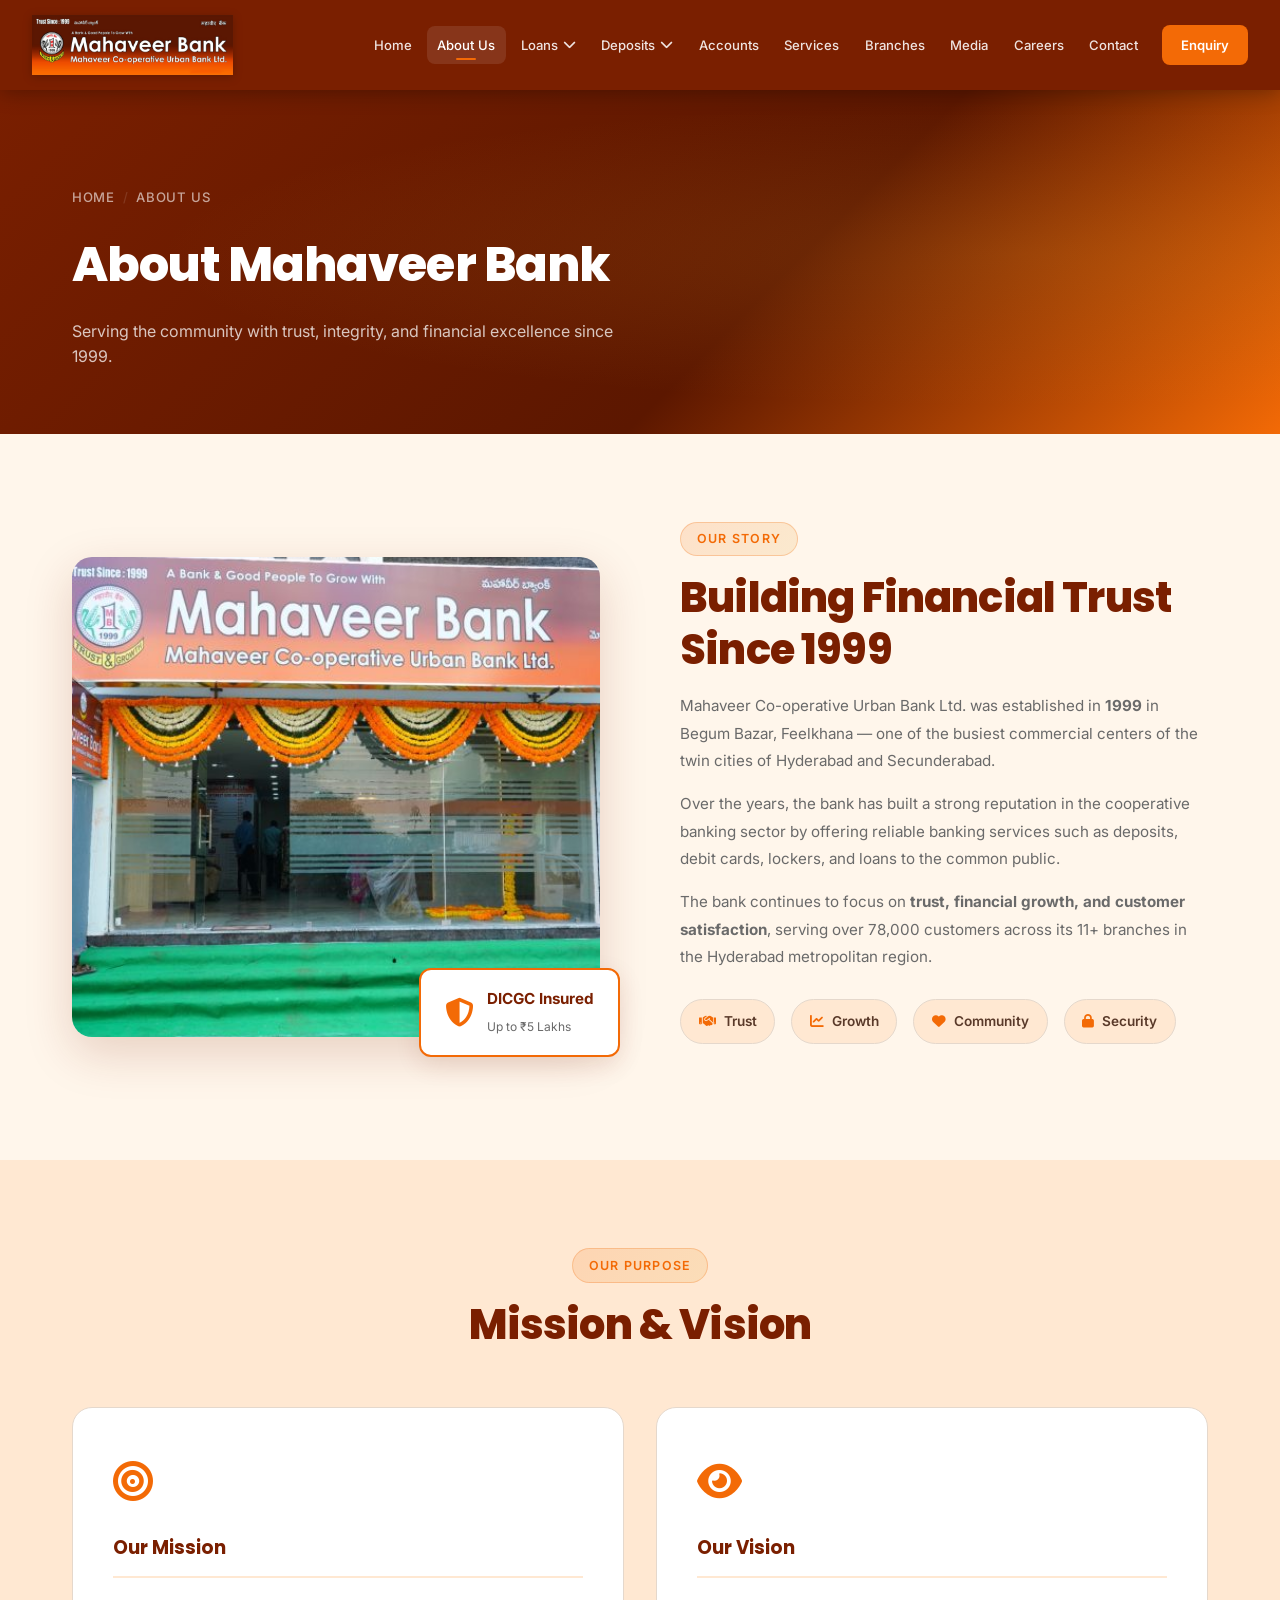
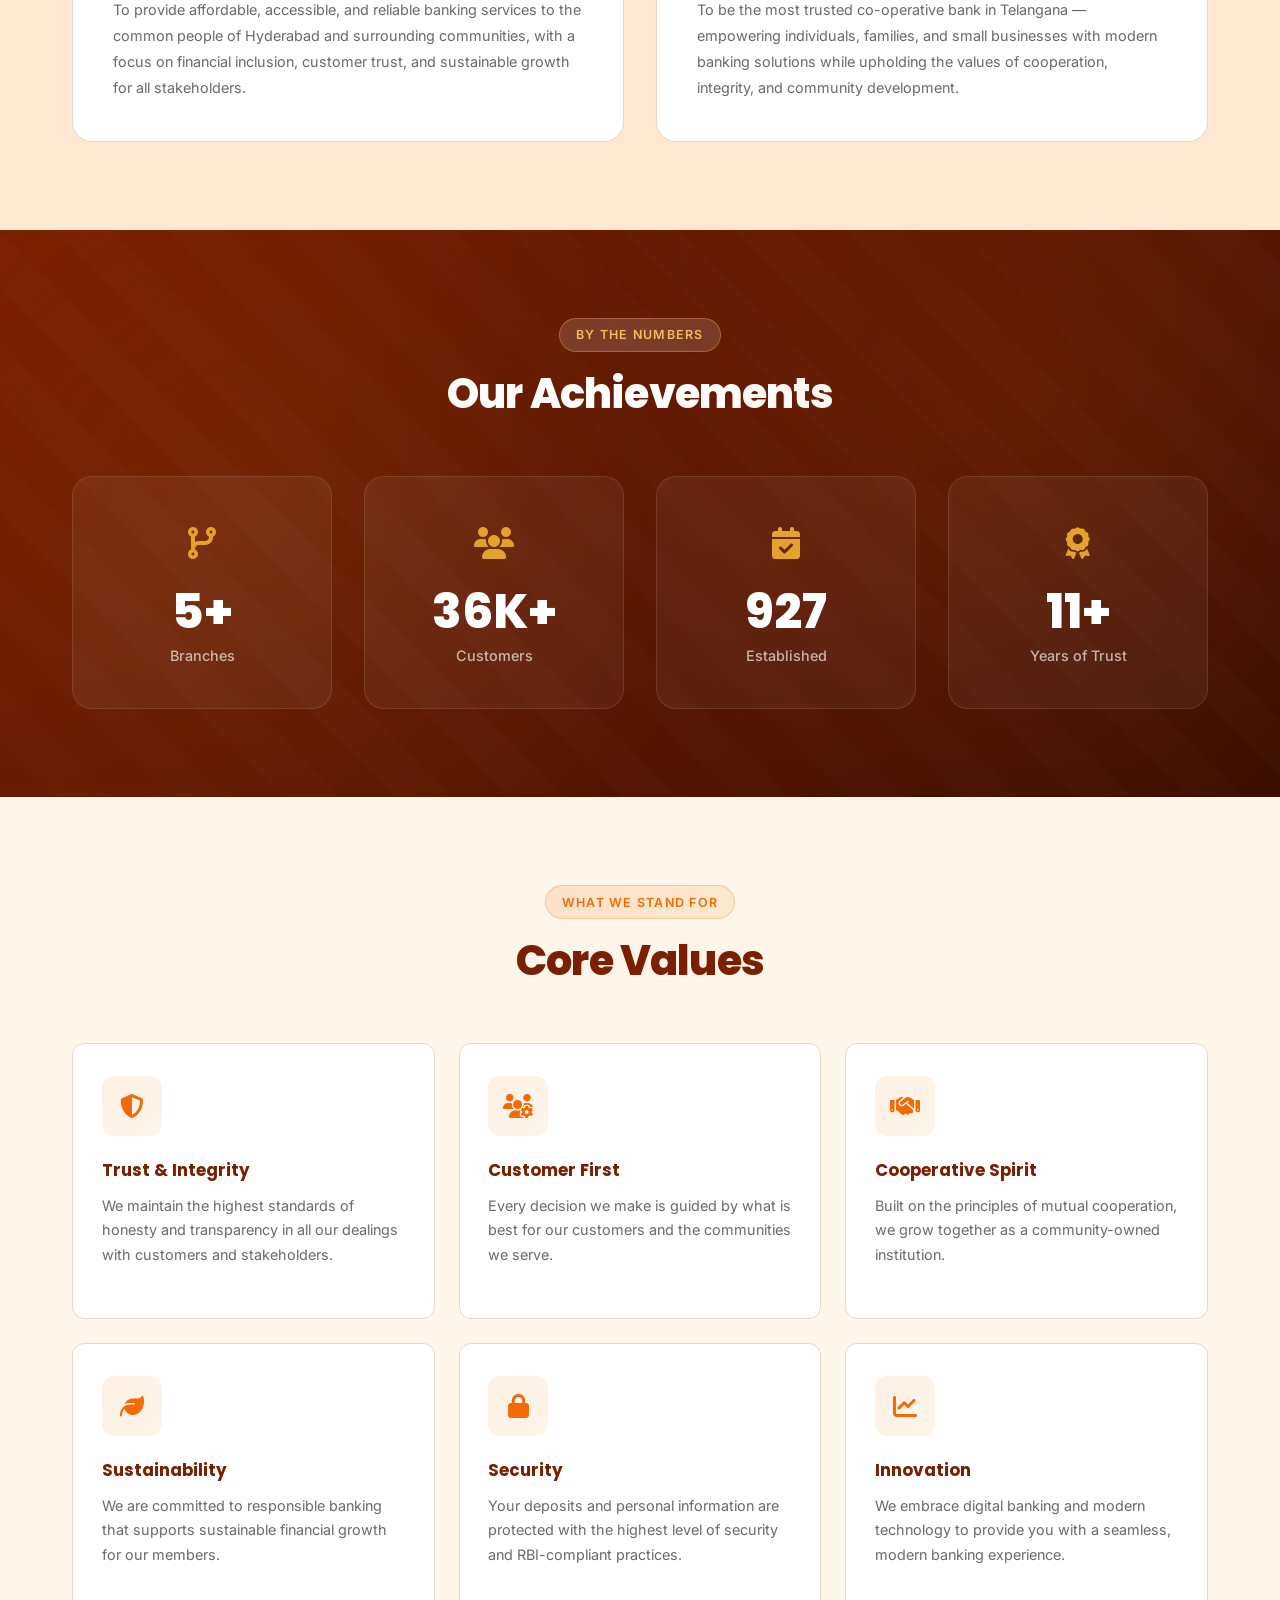
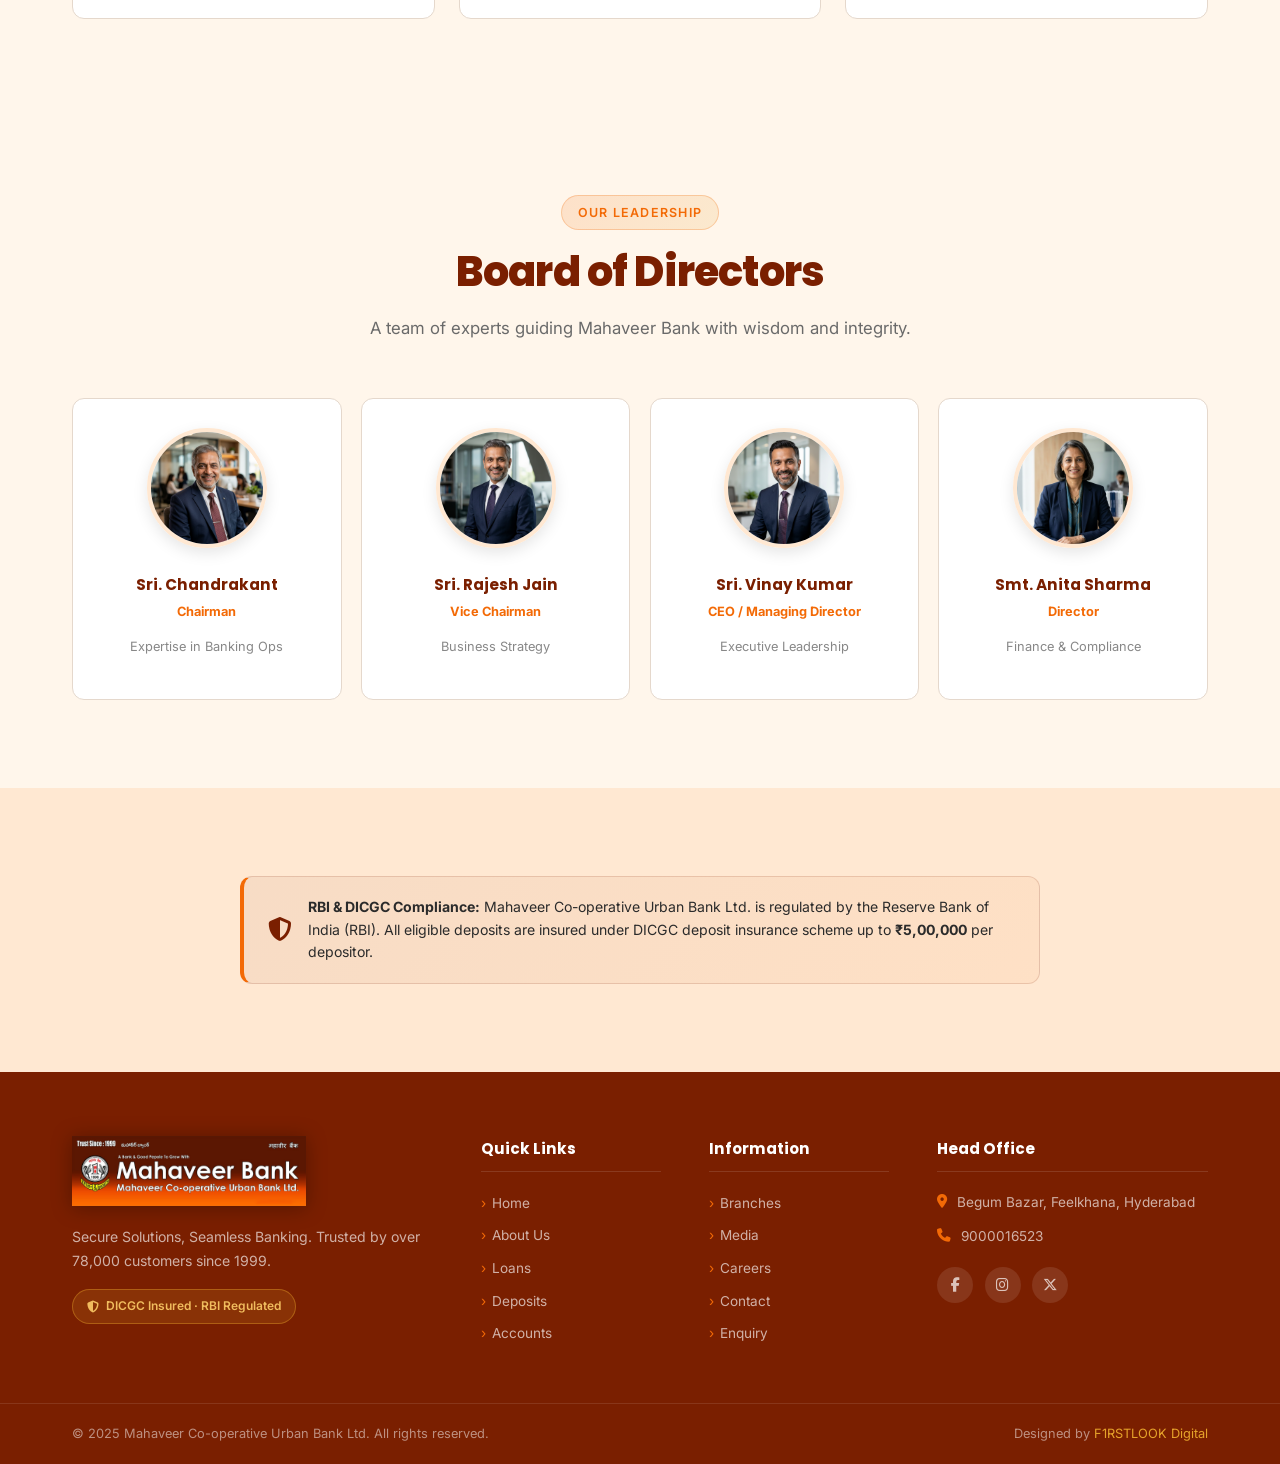
==== commit 2b225fd2: "third commit" ====
--- a/about.html
+++ b/about.html
@@ -9,6 +9,11 @@
   <link rel="stylesheet" href="css/pages.css" />
   <link href="https://fonts.googleapis.com/css2?family=Poppins:wght@300;400;500;600;700;800&family=Inter:wght@300;400;500;600&display=swap" rel="stylesheet" />
   <link rel="stylesheet" href="https://cdnjs.cloudflare.com/ajax/libs/font-awesome/6.5.0/css/all.min.css" />
+  <link rel="preload" href="assets/about_bank.jpg" as="image" />
+  <link rel="preload" href="assets/leader_chairman.png" as="image" />
+  <link rel="preload" href="assets/leader_vc.png" as="image" />
+  <link rel="preload" href="assets/leader_ceo.png" as="image" />
+  <link rel="preload" href="assets/leader_director_anita.png" as="image" />
 </head>
 <body>
   <!-- NAVBAR -->
@@ -50,9 +55,7 @@
     <div class="container">
       <div class="about-layout">
         <div class="about-image-wrap" data-aos="fade-right">
-          <div style="width:100%;height:480px;background:linear-gradient(135deg,var(--maroon),var(--orange));border-radius:20px;display:flex;align-items:center;justify-content:center;font-size:6rem;color:rgba(255,255,255,0.25);">
-            <i class="fas fa-university"></i>
-          </div>
+          <img src="assets/bank/WhatsApp-Image-2024-06-24-at-9.40.54-AM-500x500.jpeg" alt="Mahaveer Bank Building" class="about-img" />
           <div class="about-badge-float">
             <i class="fas fa-shield-halved"></i>
             <div><strong>DICGC Insured</strong><span>Up to ₹5 Lakhs</span></div>
@@ -142,25 +145,25 @@
       </div>
       <div class="branches-grid" id="leadership-grid">
         <div class="branch-card leadership-card" data-aos="fade-up">
-          <div class="leader-img-placeholder"><i class="fas fa-user-tie"></i></div>
+          <div class="leader-img-wrap"><img src="assets/leader_chairman.png" alt="Sri. Chandrakant" /></div>
           <h4 style="margin-bottom:0.2rem;">Sri. Chandrakant</h4>
           <p style="font-weight:700;color:var(--orange);">Chairman</p>
           <p style="font-size:0.8rem;opacity:0.8;">Expertise in Banking Ops</p>
         </div>
         <div class="branch-card leadership-card" data-aos="fade-up" data-delay="100">
-          <div class="leader-img-placeholder"><i class="fas fa-user-tie"></i></div>
+          <div class="leader-img-wrap"><img src="assets/leader_vc.png" alt="Sri. Rajesh Jain" /></div>
           <h4 style="margin-bottom:0.2rem;">Sri. Rajesh Jain</h4>
           <p style="font-weight:700;color:var(--orange);">Vice Chairman</p>
           <p style="font-size:0.8rem;opacity:0.8;">Business Strategy</p>
         </div>
         <div class="branch-card leadership-card" data-aos="fade-up" data-delay="200">
-          <div class="leader-img-placeholder"><i class="fas fa-user-tie"></i></div>
+          <div class="leader-img-wrap"><img src="assets/leader_ceo.png" alt="Sri. Vinay Kumar" /></div>
           <h4 style="margin-bottom:0.2rem;">Sri. Vinay Kumar</h4>
           <p style="font-weight:700;color:var(--orange);">CEO / Managing Director</p>
           <p style="font-size:0.8rem;opacity:0.8;">Executive Leadership</p>
         </div>
         <div class="branch-card leadership-card" data-aos="fade-up" data-delay="300">
-          <div class="leader-img-placeholder"><i class="fas fa-user-tie"></i></div>
+          <div class="leader-img-wrap"><img src="assets/leader_director_anita.png" alt="Smt. Anita Sharma" /></div>
           <h4 style="margin-bottom:0.2rem;">Smt. Anita Sharma</h4>
           <p style="font-weight:700;color:var(--orange);">Director</p>
           <p style="font-size:0.8rem;opacity:0.8;">Finance & Compliance</p>
--- a/css/style.css
+++ b/css/style.css
@@ -38,12 +38,16 @@
 /* ---- RESET ---- */
 *, *::before, *::after { box-sizing: border-box; margin: 0; padding: 0; }
 html { scroll-behavior: smooth; font-size: 16px; }
+html, body {
+  overflow-x: hidden;
+  width: 100%;
+  position: relative;
+}
 body {
   font-family: var(--font-body);
   background-color: var(--cream);
   color: var(--text-primary);
   line-height: 1.7;
-  overflow-x: hidden;
 }
 a { text-decoration: none; color: inherit; transition: var(--transition); }
 ul { list-style: none; }
@@ -92,7 +96,7 @@
 }
 
 .nav-logo-img {
-  height: 68px; /* Prominent but balanced */
+  height: 60px;
   width: auto;
   display: block;
   transition: all 0.4s ease;
@@ -104,7 +108,7 @@
 }
 
 .navbar.scrolled .nav-logo-img {
-  height: 54px;
+  height: 50px;
 }
 
 .footer-logo {
@@ -191,8 +195,32 @@
 .dropdown-menu a:hover { background: var(--cream-alt); color: var(--maroon); font-weight: 500; }
 
 /* Hamburger */
-.hamburger { display: none; flex-direction: column; gap: 5px; padding: 5px; }
-.hamburger span { display: block; width: 24px; height: 2px; background: var(--white); border-radius: 2px; transition: var(--transition); }
+.hamburger {
+  display: none;
+  flex-direction: column;
+  justify-content: center;
+  align-items: center;
+  gap: 5px;
+  width: 44px;
+  height: 44px;
+  padding: 10px;
+  cursor: pointer;
+  z-index: 1100;
+  flex-shrink: 0;
+  border: none;
+  background: transparent;
+  transition: var(--transition);
+  position: relative;
+}
+.hamburger span {
+  display: block;
+  width: 24px;
+  height: 2px;
+  background: var(--white);
+  border-radius: 2px;
+  transition: var(--transition);
+}
+.hamburger:hover span { background: var(--gold); }
 .hamburger.active span:nth-child(1) { transform: translateY(7px) rotate(45deg); }
 .hamburger.active span:nth-child(2) { opacity: 0; }
 .hamburger.active span:nth-child(3) { transform: translateY(-7px) rotate(-45deg); }
@@ -211,6 +239,26 @@
 .heroSwiper {
   width: 100%;
   height: 100%;
+}
+
+/* Leadership Specifics */
+.leader-img-wrap {
+  width: 120px;
+  height: 120px;
+  margin: 0 auto 1.5rem;
+  border-radius: 50%;
+  overflow: hidden;
+  border: 4px solid var(--cream-alt);
+  box-shadow: 0 5px 15px rgba(0,0,0,0.1);
+  transition: var(--transition);
+}
+.leadership-card:hover .leader-img-wrap {
+  border-color: var(--orange);
+  transform: scale(1.05);
+}
+.leader-img-wrap img {
+  width: 100%; height: 100%;
+  object-fit: cover;
 }
 
 .hero-slide {
@@ -1382,6 +1430,26 @@
   height: 100%;
 }
 .inner-card:hover { box-shadow: var(--shadow-md); }
+
+/* Leadership Specifics */
+.leader-img-wrap {
+  width: 120px;
+  height: 120px;
+  margin: 0 auto 1.5rem;
+  border-radius: 50%;
+  overflow: hidden;
+  border: 4px solid var(--cream-alt);
+  box-shadow: 0 5px 15px rgba(0,0,0,0.1);
+  transition: var(--transition);
+}
+.leadership-card:hover .leader-img-wrap {
+  border-color: var(--orange);
+  transform: scale(1.05);
+}
+.leader-img-wrap img {
+  width: 100%; height: 100%;
+  object-fit: cover;
+}
 .inner-card h3 {
   font-family: var(--font-head);
   font-size: 1.15rem;
@@ -1451,96 +1519,138 @@
    MEDIA QUERIES (RESPONSIVE)
    ================================================================ */
 
-@media (max-width: 1400px) {
-  .slide-container { max-width: 1200px; }
-}
-
 @media (max-width: 1200px) {
-  .slide-container { max-width: 960px; }
-  .hero-heading { font-size: 4.5rem; }
-  .about-layout, .digital-banking-layout { gap: 3rem; }
-}
-
-@media (max-width: 1024px) {
-  .hero-heading { font-size: 3.8rem; }
-  .hero-intro { font-size: 1.15rem; }
-  .services-grid, .loans-grid { grid-template-columns: repeat(2, 1fr); }
-  .stats-grid { grid-template-columns: repeat(2, 1fr); gap: 1rem; }
-}
-
-@media (max-width: 1200px) {
-  .nav-container { padding: 0 1.5rem; }
-  .hero-heading { font-size: 3.5rem; }
+  .nav-container { padding: 0 1.5rem; height: 80px; }
+  .navbar.scrolled .nav-container { height: 70px; }
+  .nav-logo-img { height: 48px; }
+  .navbar.scrolled .nav-logo-img { height: 42px; }
+  .hero-heading { font-size: 3.2rem; }
   .section-title { font-size: 2.2rem; }
 }
 
-@media (max-width: 991px) {
+@media (max-width: 1080px) {
   .nav-menu {
     position: fixed;
     top: 80px; right: -100%;
     width: 280px; height: calc(100vh - 80px);
     background: var(--maroon);
     flex-direction: column;
-    padding: 2rem;
+    padding: 2.5rem 2rem;
     align-items: flex-start;
     justify-content: flex-start;
     transition: 0.4s cubic-bezier(0.4, 0, 0.2, 1);
-    box-shadow: -10px 0 30px rgba(0,0,0,0.2);
+    box-shadow: -10px 0 30px rgba(0,0,0,0.3);
     border-top: 1px solid rgba(255,255,255,0.05);
     overflow-y: auto;
+    z-index: 999;
   }
-  .nav-container {
-    height: 80px;
-  }
-  .nav-logo-img {
-    height: 48px;
-  }
+  .navbar.scrolled .nav-menu { top: 70px; height: calc(100vh - 70px); }
+  
   .nav-menu.active { right: 0; }
   .hamburger { display: flex; }
   
-  .nav-link { font-size: 1rem; padding: 0.8rem 1rem; width: 100%; border-radius: 0; border-bottom: 1px solid rgba(255,255,255,0.05); }
+  .nav-link { font-size: 1.05rem; padding: 1rem; width: 100%; border-radius: 0; border-bottom: 1px solid rgba(255,255,255,0.05); }
   .nav-link.active::after { display: none; }
   .nav-dropdown { width: 100%; }
   .dropdown-menu {
     position: static;
     opacity: 1; visibility: visible; transform: none;
-    box-shadow: none; border: none; background: rgba(0,0,0,0.1);
+    box-shadow: none; border: none; background: rgba(0,0,0,0.25);
     width: 100%; min-width: 0;
     display: none;
     padding: 0;
+    margin: 5px 0;
   }
   .nav-dropdown:hover .dropdown-menu { display: block; }
   .dropdown-menu a { padding: 0.8rem 1.5rem; color: rgba(255,255,255,0.7); border-radius: 0; border-bottom: 1px solid rgba(255,255,255,0.03); }
   .nav-btn-cta { width: 100%; margin: 1.5rem 0 0 0; text-align: center; }
 
-  .about-layout, .digital-banking-layout { grid-template-columns: 1fr; text-align: center; }
-  .section-title.left { text-align: center; }
+  /* Card Layout Fixes (Tablet) */
+  .services-grid, .loans-grid { grid-template-columns: repeat(2, 1fr); gap: 1.5rem; }
+  .stats-grid { grid-template-columns: repeat(2, 1fr); gap: 1.5rem; }
+  .about-layout, .digital-banking-layout { grid-template-columns: 1fr; text-align: center; gap: 4rem; }
+  .section-title.left { text-align: center; margin-bottom: 2rem; }
   .about-image-wrap { max-width: 500px; margin: 0 auto; }
-  .deposits-wrapper { grid-template-columns: 1fr; }
+  .deposits-wrapper { grid-template-columns: 1fr; gap: 2rem; }
+  .service-card, .loan-card { padding: 2rem 1.5rem; }
   
-  .hero-heading { font-size: 3rem; }
+  .hero-heading { font-size: 2.8rem; }
   .hero-intro { font-size: 1.1rem; }
-  .hero-swiper-container { height: 80vh; }
+  .hero-swiper-container { height: 70vh; }
 }
 
 @media (max-width: 768px) {
   .section { padding: 4rem 0; }
-  .hero-heading { font-size: 2.5rem; }
+  .hero-heading { font-size: 2.4rem; }
   .slide-content { text-align: center; }
   .hero-cta { justify-content: center; }
   .hero-scroll-indicator { display: none; }
-  .stats-grid { grid-template-columns: repeat(2, 1fr); }
-  .services-grid, .branches-grid { grid-template-columns: repeat(2, 1fr); }
+  .stats-grid, .services-grid, .branches-grid { grid-template-columns: repeat(2, 1fr); gap: 1rem; }
+  .nav-container { height: 70px; }
+  .navbar.scrolled .nav-container { height: 65px; }
+  .nav-logo-img { height: 42px; }
+  .navbar.scrolled .nav-logo-img { height: 38px; }
+  .nav-menu { top: 70px; height: calc(100vh - 70px); }
+  .navbar.scrolled .nav-menu { top: 65px; height: calc(100vh - 65px); }
+
+  /* Card Spacing Refinements */
+  .service-card, .loan-card, .branch-card { padding: 1.8rem 1.2rem; }
+  .news-grid { grid-template-columns: 1fr; gap: 2rem; }
+  .featured-news { padding: 2.5rem 1.5rem; }
 }
 
 @media (max-width: 576px) {
-  .hero-heading { font-size: 2.2rem; }
+  .hero-heading { font-size: 2rem; }
   .hero-intro { font-size: 1rem; }
-  .hero-cta { flex-direction: column; width: 100%; }
-  .btn { width: 100%; justify-content: center; }
-  .services-grid, .loans-grid, .stats-grid, .branches-grid { grid-template-columns: 1fr; }
+  .hero-cta { flex-direction: column; width: 100%; gap: 1rem; }
+  .btn { width: 100%; justify-content: center; padding: 1rem 1.5rem; }
+  .services-grid, .loans-grid, .stats-grid, .branches-grid { grid-template-columns: 1fr; gap: 1.2rem; }
   .rates-grid-wrap { grid-template-columns: 1fr !important; }
   .footer-bottom .container { flex-direction: column; text-align: center; gap: 0.5rem; }
-  .footer-logo-img { height: 45px; }
+  .footer-logo-img { height: 40px; }
   .nav-container { padding: 0 1rem; }
-}
+  .nav-menu { width: 100%; }
+
+  /* Final Card Polishing for Small Screens */
+  .service-card h3, .loan-card h3 { font-size: 1.2rem; }
+  .section-title { font-size: 1.8rem; }
+  .footer-grid { grid-template-columns: 1fr; text-align: center; gap: 2.5rem; }
+  .footer-links ul { align-items: center; display: flex; flex-direction: column; }
+  .footer-social { justify-content: center; }
+  .footer-brand { align-items: center; display: flex; flex-direction: column; }
+
+  /* About Badge Mobile Fix */
+  .about-badge-float { 
+    right: 50%; transform: translateX(50%); 
+    bottom: -15px; 
+    width: max-content;
+    padding: 0.8rem 1.2rem;
+  }
+}
+
+/* ================================================================
+   AOS LITE ANIMATIONS
+   ================================================================ */
+[data-aos] {
+  opacity: 0;
+  transition-property: opacity, transform;
+  transition-duration: 0.8s;
+  transition-timing-function: ease-out;
+}
+[data-aos="fade-up"] { transform: translateY(40px); }
+[data-aos="fade-down"] { transform: translateY(-40px); }
+[data-aos="fade-right"] { transform: translateX(-40px); }
+[data-aos="fade-left"] { transform: translateX(40px); }
+[data-aos="zoom-in"] { transform: scale(0.9); }
+
+[data-aos].aos-visible {
+  opacity: 1;
+  transform: translate(0) scale(1);
+}
+
+/* Staggered Delays */
+[data-delay="100"] { transition-delay: 0.1s; }
+[data-delay="200"] { transition-delay: 0.2s; }
+[data-delay="300"] { transition-delay: 0.3s; }
+[data-delay="400"] { transition-delay: 0.4s; }
+[data-delay="500"] { transition-delay: 0.5s; }
--- a/css/pages.css
+++ b/css/pages.css
@@ -244,39 +244,81 @@
 .enquiry-info-item strong { display: block; font-size: 0.88rem; color: rgba(255,255,255,0.9); }
 .enquiry-info-item span { font-size: 0.82rem; color: rgba(255,255,255,0.65); }
 
-/* ---- MEDIA PAGE NEW SECTIONS ---- */
-.media-gallery-section { padding-top: 0; }
-.photo-collage {
+/* ---- DYNAMIC MOSAIC MEDIA GRID ---- */
+.media-gallery-section { padding-top: 0; background-color: var(--white); }
+
+.photo-grid-small {
   display: grid;
   grid-template-columns: repeat(4, 1fr);
-  grid-auto-rows: 250px;
+  grid-auto-rows: 220px;
   gap: 15px;
-}
-.collage-item {
+  padding: 1.5rem 0;
+}
+
+.grid-item {
   position: relative;
   overflow: hidden;
-  border-radius: var(--radius-md);
+  border-radius: var(--radius-sm);
+  background: var(--cream);
+  border: 1px solid var(--divider);
+  transition: all 0.4s cubic-bezier(0.4, 0, 0.2, 1);
   cursor: pointer;
 }
-.collage-item img {
+
+/* Dynamic Spanning */
+.grid-item.wide { grid-column: span 2; }
+.grid-item.tall { grid-row: span 2; }
+.grid-item.big { grid-column: span 2; grid-row: span 2; }
+
+.grid-item img {
   width: 100%; height: 100%;
   object-fit: cover;
-  transition: var(--transition);
-}
-.collage-item:hover img { transform: scale(1.05); }
-.collage-overlay {
+  transition: transform 0.8s ease;
+}
+
+.grid-item:hover {
+  transform: translateY(-8px);
+  box-shadow: var(--shadow-lg);
+  border-color: var(--maroon);
+  z-index: 5;
+}
+
+.grid-item:hover img { transform: scale(1.1); }
+
+.grid-label {
   position: absolute; inset: 0;
-  background: linear-gradient(to top, rgba(122,31,0,0.8), transparent);
-  opacity: 0; transition: var(--transition);
-  display: flex; align-items: flex-end; padding: 1.5rem;
-}
-.collage-item:hover .collage-overlay { opacity: 1; }
-.collage-overlay span { color: white; font-weight: 600; font-size: 0.9rem; }
-
-/* Grid Spanning for Collage */
-.collage-item.wide { grid-column: span 2; }
-.collage-item.tall { grid-row: span 2; }
-.collage-item.big { grid-column: span 2; grid-row: span 2; }
+  background: linear-gradient(to top, rgba(122, 31, 0, 0.95), transparent 70%);
+  display: flex; align-items: flex-end; justify-content: center;
+  opacity: 0; transition: all 0.4s ease;
+  padding: 1.5rem; text-align: center;
+}
+
+.grid-item:hover .grid-label { opacity: 1; }
+
+.grid-label span {
+  color: white;
+  font-size: 0.9rem;
+  font-weight: 700;
+  font-family: var(--font-head);
+  letter-spacing: 0.02em;
+  transform: translateY(10px);
+  transition: all 0.4s ease;
+}
+
+.grid-item:hover .grid-label span { transform: translateY(0); }
+
+/* Responsive Grid Adjustments */
+@media (max-width: 1200px) { 
+  .photo-grid-small { grid-template-columns: repeat(3, 1fr); grid-auto-rows: 200px; }
+}
+@media (max-width: 900px) {
+  .photo-grid-small { grid-template-columns: repeat(2, 1fr); }
+  .grid-item.big, .grid-item.wide { grid-column: span 2; }
+}
+@media (max-width: 576px) {
+  .photo-grid-small { grid-template-columns: 1fr; grid-auto-rows: 250px; }
+  .grid-item.big, .grid-item.wide, .grid-item.tall { grid-column: span 1; grid-row: span 1; }
+}
 
 /* ================================================================
    RESPONSIVE – INNER PAGES
